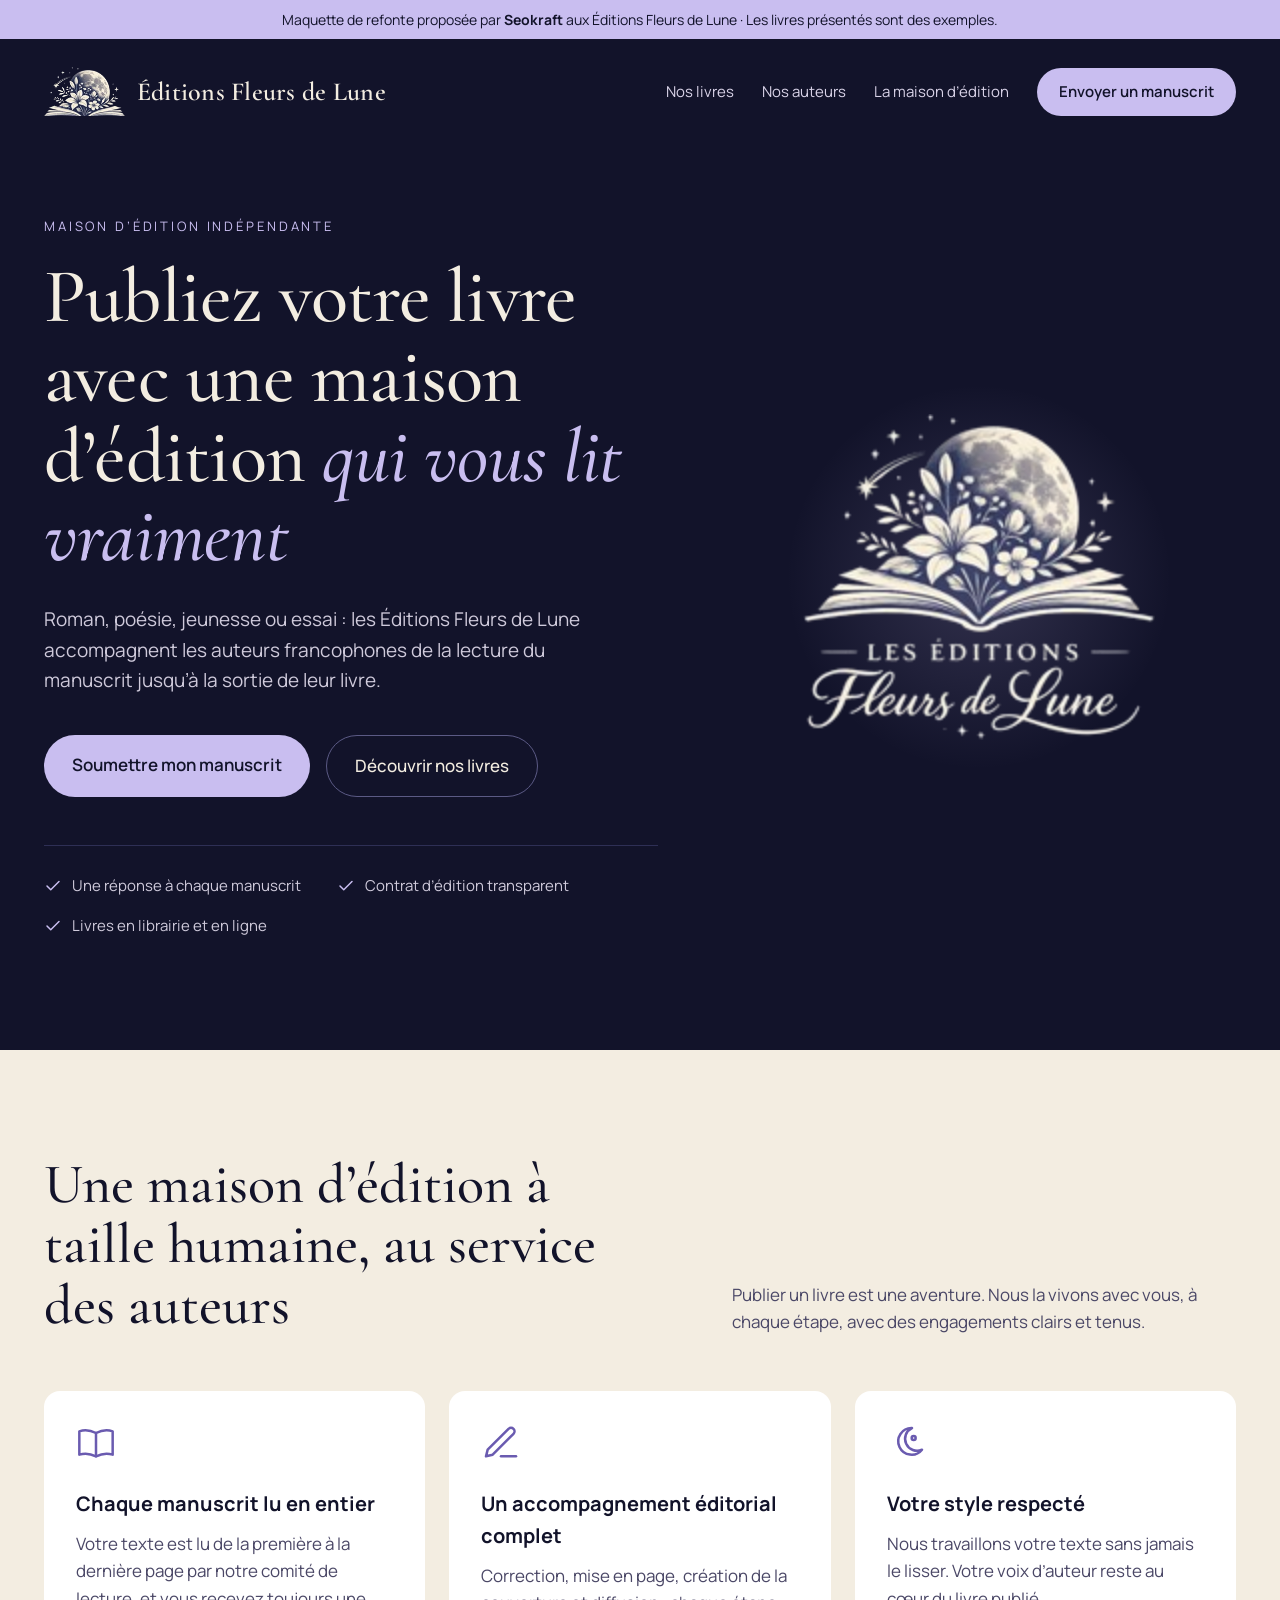
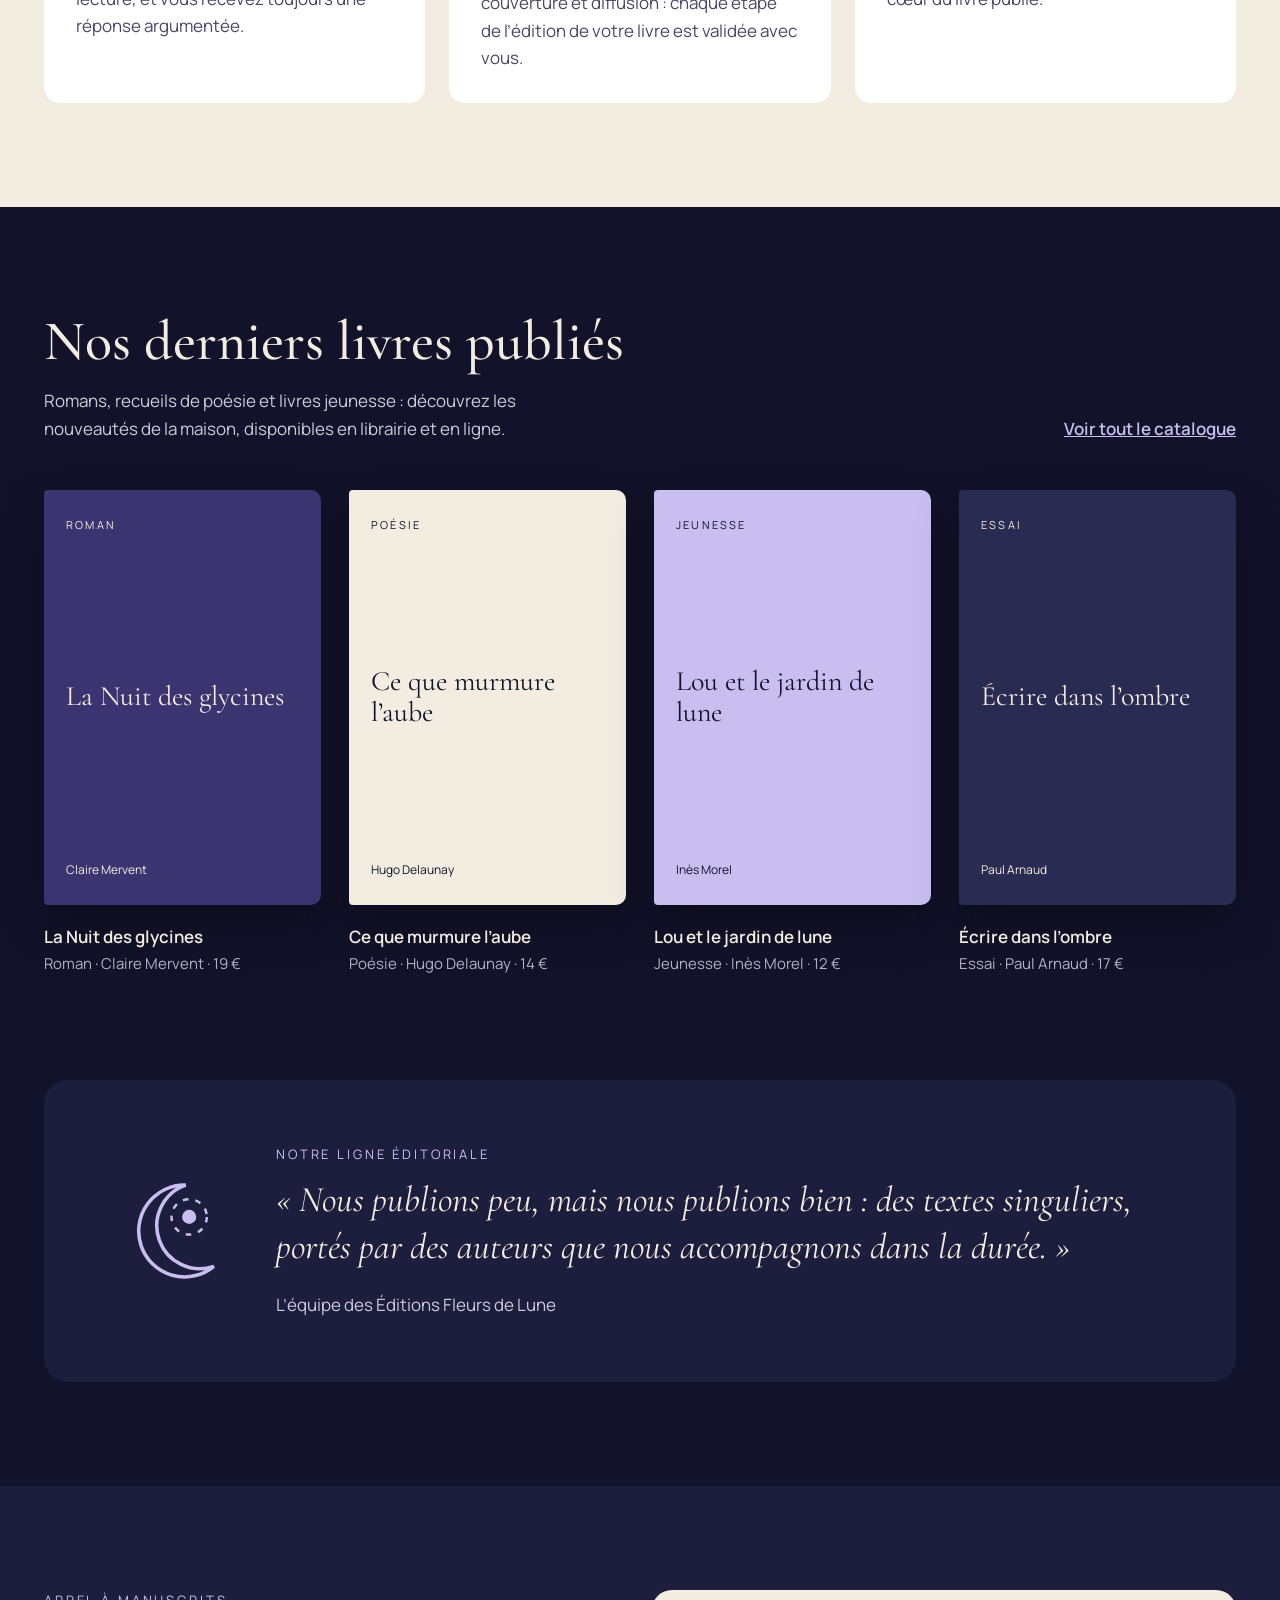
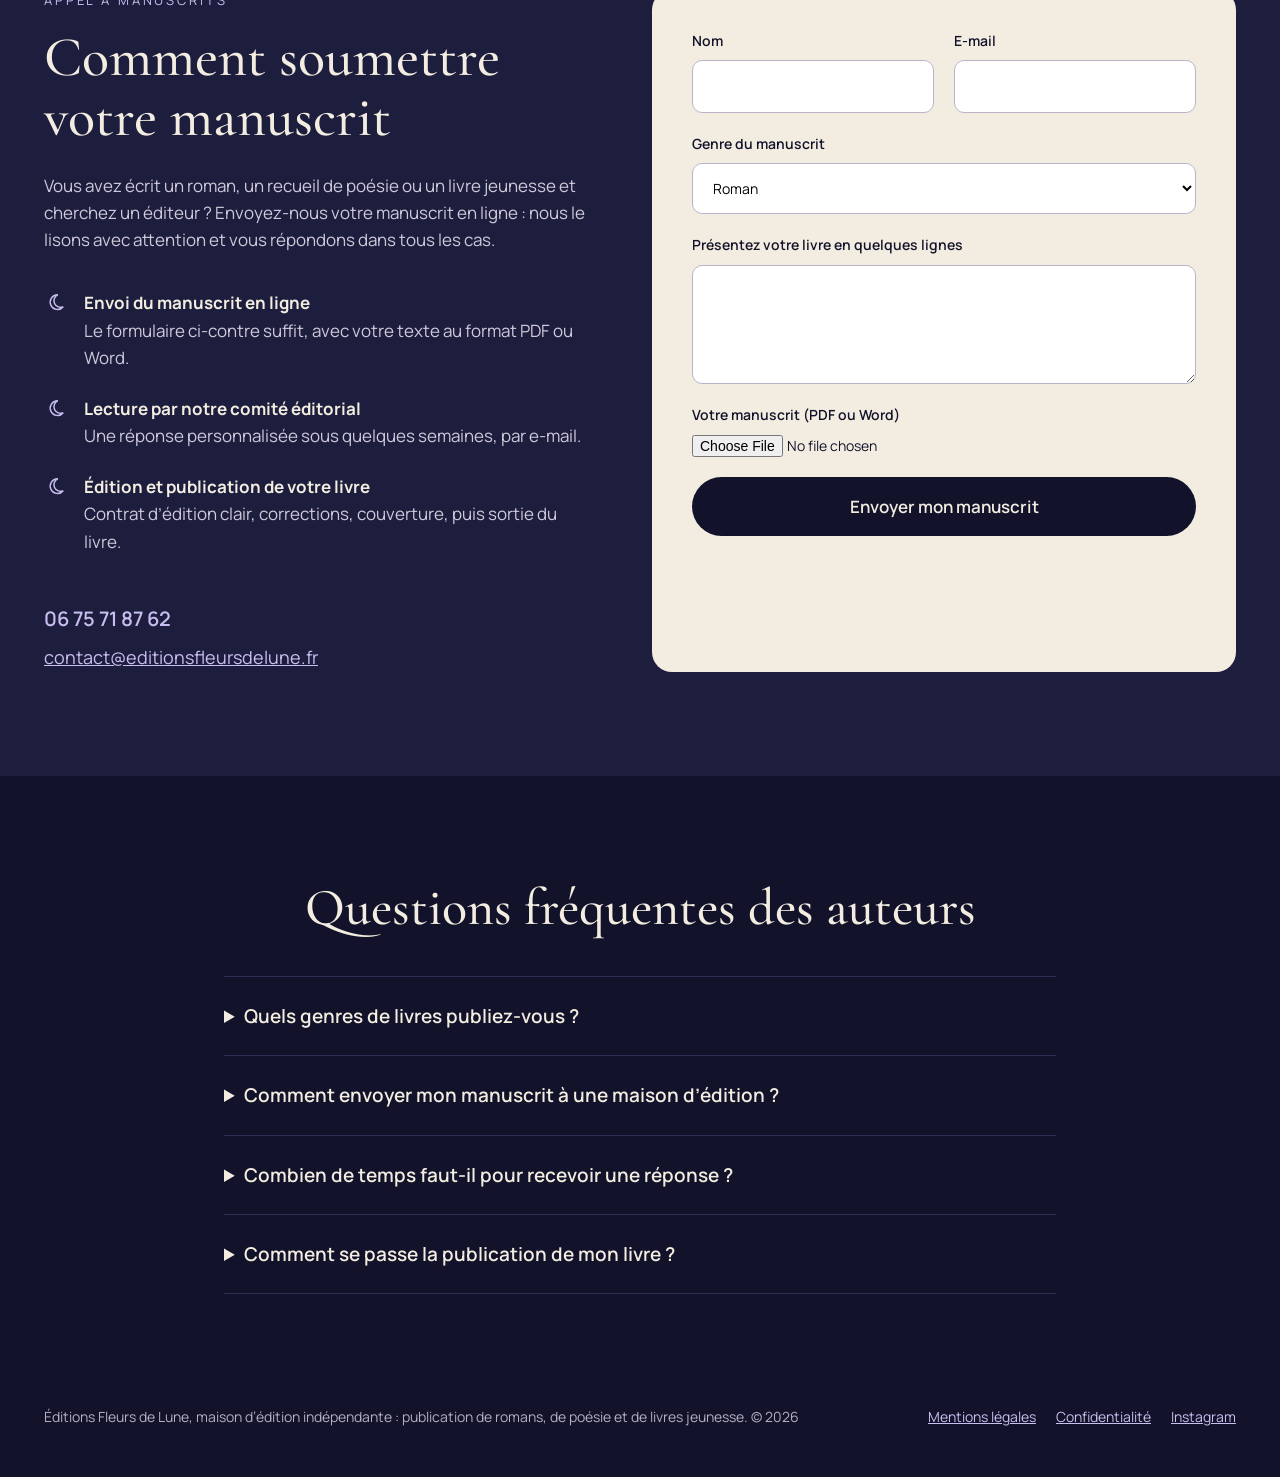
==== index.html @ e5c59485 "Add files via upload" ====
<!doctype html>
<html lang="fr">
<head>
<meta charset="utf-8">
<meta name="viewport" content="width=device-width, initial-scale=1">
<meta name="robots" content="noindex, nofollow">
<meta name="description" content="Maquette de refonte proposée par Seokraft aux Éditions Fleurs de Lune.">
<link rel="preconnect" href="https://fonts.googleapis.com">
<link rel="preconnect" href="https://fonts.gstatic.com" crossorigin>
<link rel="stylesheet" href="https://fonts.googleapis.com/css2?family=Cormorant+Garamond:ital,wght@0,500;0,600;1,500&family=Manrope:wght@400;500;600&display=swap">
<style>html{scroll-behavior:smooth}*{box-sizing:border-box}img,svg{max-width:100%}body{overflow-x:hidden}</style>

<title>Maquette – Éditions Fleurs de Lune · par Seokraft</title>

</head>
<body>
<div style="background:#C9BEF0;color:#12132A;font-family:Manrope,sans-serif;font-size:14px;text-align:center;padding:10px 16px">Maquette de refonte proposée par <strong>Seokraft</strong> aux Éditions Fleurs de Lune · Les livres présentés sont des exemples.</div>





<style>
body{margin:0;background:#12132A}
a{color:#C9BEF0}a:hover{color:#F3EDE1}
</style>

<div style="background: #12132A; color: #F3EDE1; font-family: Manrope, system-ui, sans-serif; font-size: 17px; line-height: 1.6">

<header style="max-width: 1240px; margin: 0 auto; padding: 28px 24px; display: flex; flex-wrap: wrap; align-items: center; justify-content: space-between; gap: 20px">
<a href="#accueil" style="display: flex; align-items: center; gap: 12px; text-decoration: none; color: #F3EDE1">
<img src="logo-embleme.png" alt="" width="80" height="49" style="height:49px;width:auto">
<span style="font-family: 'Cormorant Garamond', serif; font-size: 26px; font-weight: 600; letter-spacing: 0.01em">Éditions Fleurs de Lune</span>
</a>
<nav aria-label="Navigation principale" style="display: flex; flex-wrap: wrap; align-items: center; gap: 28px; font-size: 15px">
<a href="#catalogue" style="color: #D9D3E8; text-decoration: none">Nos livres</a>
<a href="#auteurs" style="color: #D9D3E8; text-decoration: none">Nos auteurs</a>
<a href="#maison" style="color: #D9D3E8; text-decoration: none">La maison d’édition</a>
<a href="#manuscrit" style="background: #C9BEF0; color: #12132A; text-decoration: none; font-weight: 600; padding: 12px 22px; border-radius: 999px">Envoyer un manuscrit</a>
</nav>
</header>

<section id="accueil" style="max-width: 1240px; margin: 0 auto; padding: 72px 24px 112px; display: flex; flex-wrap: wrap; align-items: center; gap: 64px">
<div style="flex: 1 1 520px; min-width: 0">
<p style="margin: 0 0 20px; font-size: 13px; letter-spacing: 0.22em; text-transform: uppercase; color: #C9BEF0">Maison d’édition indépendante</p>
<h1 style="margin: 0; font-family: 'Cormorant Garamond', serif; font-weight: 500; font-size: clamp(44px, 6vw, 78px); line-height: 1.04; letter-spacing: -0.01em">Publiez votre livre avec une maison d’édition <em style="color: #C9BEF0">qui vous lit vraiment</em></h1>
<p style="margin: 28px 0 0; max-width: 540px; font-size: 19px; color: #CFCADB">Roman, poésie, jeunesse ou essai : les Éditions Fleurs de Lune accompagnent les auteurs francophones de la lecture du manuscrit jusqu’à la sortie de leur livre.</p>
<div style="margin-top: 40px; display: flex; flex-wrap: wrap; gap: 16px">
<a href="#manuscrit" style="background: #C9BEF0; color: #12132A; text-decoration: none; font-weight: 600; padding: 16px 28px; border-radius: 999px">Soumettre mon manuscrit</a>
<a href="#catalogue" style="border: 1px solid #5B5A85; color: #F3EDE1; text-decoration: none; font-weight: 500; padding: 16px 28px; border-radius: 999px">Découvrir nos livres</a>
</div>
<div style="margin-top: 48px; padding-top: 28px; border-top: 1px solid #2E2F55; display: flex; flex-wrap: wrap; gap: 16px 36px; font-size: 15px; color: #CFCADB">
<span style="display: flex; align-items: center; gap: 10px"><svg width="18" height="18" viewBox="0 0 24 24" fill="none" stroke="#C9BEF0" stroke-width="2" stroke-linecap="round" stroke-linejoin="round" aria-hidden="true"><path d="M20 6 9 17l-5-5"></path></svg>Une réponse à chaque manuscrit</span>
<span style="display: flex; align-items: center; gap: 10px"><svg width="18" height="18" viewBox="0 0 24 24" fill="none" stroke="#C9BEF0" stroke-width="2" stroke-linecap="round" stroke-linejoin="round" aria-hidden="true"><path d="M20 6 9 17l-5-5"></path></svg>Contrat d’édition transparent</span>
<span style="display: flex; align-items: center; gap: 10px"><svg width="18" height="18" viewBox="0 0 24 24" fill="none" stroke="#C9BEF0" stroke-width="2" stroke-linecap="round" stroke-linejoin="round" aria-hidden="true"><path d="M20 6 9 17l-5-5"></path></svg>Livres en librairie et en ligne</span>
</div>
</div>
<div style="flex: 1 1 420px; min-width: 0; position: relative; height: 480px; overflow: hidden; display: flex; align-items: center; justify-content: center">
<div style="position: absolute; width: 400px; height: 400px; border-radius: 50%; background: radial-gradient(circle, rgba(201,190,240,0.18) 0%, rgba(201,190,240,0) 68%)"></div>
<img src="logo.png" alt="Logo des Éditions Fleurs de Lune" width="352" height="326" style="position: relative; width: min(352px, 90%); height: auto">
</div>
</section>

<section id="maison" style="background: #F3EDE1; color: #12132A">
<div style="max-width: 1240px; margin: 0 auto; padding: 104px 24px">
<div style="display: flex; flex-wrap: wrap; gap: 32px 64px; align-items: flex-end; justify-content: space-between">
<h2 style="margin: 0; flex: 1 1 480px; font-family: 'Cormorant Garamond', serif; font-weight: 500; font-size: clamp(36px, 4.4vw, 56px); line-height: 1.08">Une maison d’édition à taille humaine, au service des auteurs</h2>
<p style="margin: 0; flex: 1 1 360px; color: #4A4766">Publier un livre est une aventure. Nous la vivons avec vous, à chaque étape, avec des engagements clairs et tenus.</p>
</div>
<div style="margin-top: 56px; display: flex; flex-wrap: wrap; gap: 24px">
<div style="flex: 1 1 260px; background: #FFFFFF; border-radius: 16px; padding: 32px">
<svg width="40" height="40" viewBox="0 0 24 24" fill="none" stroke="#6A5BB0" stroke-width="1.5" stroke-linecap="round" stroke-linejoin="round" aria-hidden="true"><path d="M2 5c3-1 6-1 10 1 4-2 7-2 10-1v14c-3-1-6-1-10 1-4-2-7-2-10-1Z"></path><path d="M12 6v14"></path></svg>
<h3 style="margin: 18px 0 10px; font-size: 20px">Chaque manuscrit lu en entier</h3>
<p style="margin: 0; color: #4A4766">Votre texte est lu de la première à la dernière page par notre comité de lecture, et vous recevez toujours une réponse argumentée.</p>
</div>
<div style="flex: 1 1 260px; background: #FFFFFF; border-radius: 16px; padding: 32px">
<svg width="40" height="40" viewBox="0 0 24 24" fill="none" stroke="#6A5BB0" stroke-width="1.5" stroke-linecap="round" stroke-linejoin="round" aria-hidden="true"><path d="M12 20h9"></path><path d="M16.5 3.5a2.1 2.1 0 0 1 3 3L7 19l-4 1 1-4Z"></path></svg>
<h3 style="margin: 18px 0 10px; font-size: 20px">Un accompagnement éditorial complet</h3>
<p style="margin: 0; color: #4A4766">Correction, mise en page, création de la couverture et diffusion : chaque étape de l’édition de votre livre est validée avec vous.</p>
</div>
<div style="flex: 1 1 260px; background: #FFFFFF; border-radius: 16px; padding: 32px">
<svg width="40" height="40" viewBox="0 0 24 24" fill="none" stroke="#6A5BB0" stroke-width="1.5" stroke-linecap="round" stroke-linejoin="round" aria-hidden="true"><path d="M15 3a8 8 0 1 0 6 13A7 7 0 0 1 15 3Z"></path><circle cx="16" cy="9" r="1.2"></circle></svg>
<h3 style="margin: 18px 0 10px; font-size: 20px">Votre style respecté</h3>
<p style="margin: 0; color: #4A4766">Nous travaillons votre texte sans jamais le lisser. Votre voix d’auteur reste au cœur du livre publié.</p>
</div>
</div>
</div>
</section>

<section id="catalogue" style="max-width: 1240px; margin: 0 auto; padding: 104px 24px">
<div style="display: flex; flex-wrap: wrap; gap: 20px; align-items: flex-end; justify-content: space-between">
<div style="flex: 1 1 520px; min-width: 0">
<h2 style="margin: 0; font-family: 'Cormorant Garamond', serif; font-weight: 500; font-size: clamp(36px, 4.4vw, 56px); line-height: 1.08">Nos derniers livres publiés</h2>
<p style="margin: 16px 0 0; max-width: 560px; color: #CFCADB">Romans, recueils de poésie et livres jeunesse : découvrez les nouveautés de la maison, disponibles en librairie et en ligne.</p>
</div>
<a href="#catalogue" style="font-weight: 600">Voir tout le catalogue</a>
</div>
<div style="margin-top: 48px; display: flex; flex-wrap: wrap; gap: 28px">

<div style="flex: 1 1 230px; min-width: 0">
<div style="aspect-ratio: 2 / 3; border-radius: 4px 10px 10px 4px; background: #3B3470; color: #F3EDE1; padding: 26px 22px; box-sizing: border-box; display: flex; flex-direction: column; justify-content: space-between; box-shadow: 0 20px 40px rgba(0,0,0,0.35)">
<span style="font-size: 11px; letter-spacing: 0.2em; text-transform: uppercase">Roman</span>
<span style="font-family: 'Cormorant Garamond', serif; font-size: 28px; line-height: 1.1">La Nuit des glycines</span>
<span style="font-size: 12px">Claire Mervent</span>
</div>
<p style="margin: 18px 0 2px; font-weight: 600">La Nuit des glycines</p>
<p style="margin: 0; font-size: 15px; color: #B4AFC4">Roman · Claire Mervent · 19 €</p>
</div>

<div style="flex: 1 1 230px; min-width: 0">
<div style="aspect-ratio: 2 / 3; border-radius: 4px 10px 10px 4px; background: #F3EDE1; color: #12132A; padding: 26px 22px; box-sizing: border-box; display: flex; flex-direction: column; justify-content: space-between; box-shadow: 0 20px 40px rgba(0,0,0,0.35)">
<span style="font-size: 11px; letter-spacing: 0.2em; text-transform: uppercase">Poésie</span>
<span style="font-family: 'Cormorant Garamond', serif; font-size: 28px; line-height: 1.1">Ce que murmure l’aube</span>
<span style="font-size: 12px">Hugo Delaunay</span>
</div>
<p style="margin: 18px 0 2px; font-weight: 600">Ce que murmure l’aube</p>
<p style="margin: 0; font-size: 15px; color: #B4AFC4">Poésie · Hugo Delaunay · 14 €</p>
</div>

<div style="flex: 1 1 230px; min-width: 0">
<div style="aspect-ratio: 2 / 3; border-radius: 4px 10px 10px 4px; background: #C9BEF0; color: #12132A; padding: 26px 22px; box-sizing: border-box; display: flex; flex-direction: column; justify-content: space-between; box-shadow: 0 20px 40px rgba(0,0,0,0.35)">
<span style="font-size: 11px; letter-spacing: 0.2em; text-transform: uppercase">Jeunesse</span>
<span style="font-family: 'Cormorant Garamond', serif; font-size: 28px; line-height: 1.1">Lou et le jardin de lune</span>
<span style="font-size: 12px">Inès Morel</span>
</div>
<p style="margin: 18px 0 2px; font-weight: 600">Lou et le jardin de lune</p>
<p style="margin: 0; font-size: 15px; color: #B4AFC4">Jeunesse · Inès Morel · 12 €</p>
</div>

<div style="flex: 1 1 230px; min-width: 0">
<div style="aspect-ratio: 2 / 3; border-radius: 4px 10px 10px 4px; background: #2A2B52; color: #F3EDE1; padding: 26px 22px; box-sizing: border-box; display: flex; flex-direction: column; justify-content: space-between; box-shadow: 0 20px 40px rgba(0,0,0,0.35)">
<span style="font-size: 11px; letter-spacing: 0.2em; text-transform: uppercase">Essai</span>
<span style="font-family: 'Cormorant Garamond', serif; font-size: 28px; line-height: 1.1">Écrire dans l’ombre</span>
<span style="font-size: 12px">Paul Arnaud</span>
</div>
<p style="margin: 18px 0 2px; font-weight: 600">Écrire dans l’ombre</p>
<p style="margin: 0; font-size: 15px; color: #B4AFC4">Essai · Paul Arnaud · 17 €</p>
</div>

</div>
</section>

<section id="auteurs" style="max-width: 1240px; margin: 0 auto; padding: 0 24px 104px">
<div style="background: #1D1E3D; border-radius: 24px; padding: 64px clamp(24px, 5vw, 72px); display: flex; flex-wrap: wrap; gap: 48px; align-items: center">
<svg width="120" height="120" viewBox="0 0 34 34" fill="none" aria-hidden="true" style="flex: 0 0 auto"><path d="M22 4a13 13 0 1 0 8 23A11 11 0 0 1 22 4Z" stroke="#C9BEF0" stroke-width="1"></path><circle cx="23" cy="13" r="2" fill="#C9BEF0"></circle><circle cx="23" cy="13" r="5" stroke="#C9BEF0" stroke-width="0.7" stroke-dasharray="1.6 2"></circle></svg>
<div style="flex: 1 1 480px; min-width: 0">
<p style="margin: 0 0 12px; font-size: 13px; letter-spacing: 0.22em; text-transform: uppercase; color: #C9BEF0">Notre ligne éditoriale</p>
<p style="margin: 0; font-family: 'Cormorant Garamond', serif; font-style: italic; font-size: clamp(26px, 3vw, 36px); line-height: 1.3">« Nous publions peu, mais nous publions bien : des textes singuliers, portés par des auteurs que nous accompagnons dans la durée. »</p>
<p style="margin: 20px 0 0; color: #CFCADB">L’équipe des Éditions Fleurs de Lune</p>
</div>
</div>
</section>

<section id="manuscrit" style="background: #1D1E3D">
<div style="max-width: 1240px; margin: 0 auto; padding: 104px 24px; display: flex; flex-wrap: wrap; gap: 64px">
<div style="flex: 1 1 420px; min-width: 0">
<p style="margin: 0 0 16px; font-size: 13px; letter-spacing: 0.22em; text-transform: uppercase; color: #C9BEF0">Appel à manuscrits</p>
<h2 style="margin: 0; font-family: 'Cormorant Garamond', serif; font-weight: 500; font-size: clamp(36px, 4.4vw, 56px); line-height: 1.08">Comment soumettre votre manuscrit</h2>
<p style="margin: 24px 0 0; color: #CFCADB">Vous avez écrit un roman, un recueil de poésie ou un livre jeunesse et cherchez un éditeur ? Envoyez-nous votre manuscrit en ligne : nous le lisons avec attention et vous répondons dans tous les cas.</p>
<ul style="margin: 36px 0 0; padding: 0; list-style: none; display: flex; flex-direction: column; gap: 24px">
<li style="display: flex; gap: 18px"><svg width="22" height="22" viewBox="0 0 24 24" fill="none" stroke="#C9BEF0" stroke-width="1.6" aria-hidden="true" style="flex: 0 0 22px; margin-top: 3px"><path d="M15 3a8 8 0 1 0 6 13A7 7 0 0 1 15 3Z"></path></svg><span><strong>Envoi du manuscrit en ligne</strong><br><span style="color: #CFCADB">Le formulaire ci-contre suffit, avec votre texte au format PDF ou Word.</span></span></li>
<li style="display: flex; gap: 18px"><svg width="22" height="22" viewBox="0 0 24 24" fill="none" stroke="#C9BEF0" stroke-width="1.6" aria-hidden="true" style="flex: 0 0 22px; margin-top: 3px"><path d="M15 3a8 8 0 1 0 6 13A7 7 0 0 1 15 3Z"></path></svg><span><strong>Lecture par notre comité éditorial</strong><br><span style="color: #CFCADB">Une réponse personnalisée sous quelques semaines, par e-mail.</span></span></li>
<li style="display: flex; gap: 18px"><svg width="22" height="22" viewBox="0 0 24 24" fill="none" stroke="#C9BEF0" stroke-width="1.6" aria-hidden="true" style="flex: 0 0 22px; margin-top: 3px"><path d="M15 3a8 8 0 1 0 6 13A7 7 0 0 1 15 3Z"></path></svg><span><strong>Édition et publication de votre livre</strong><br><span style="color: #CFCADB">Contrat d’édition clair, corrections, couverture, puis sortie du livre.</span></span></li>
</ul>
<div style="margin-top: 48px; display: flex; flex-direction: column; gap: 8px">
<a href="tel:+33675718762" style="font-size: 20px; font-weight: 600; text-decoration: none">06 75 71 87 62</a>
<a href="mailto:contact@editionsfleursdelune.fr" style="font-size: 18px">contact@editionsfleursdelune.fr</a>
</div>
</div>
<form style="flex: 1 1 460px; min-width: 0; background: #F3EDE1; color: #12132A; border-radius: 20px; padding: 40px; display: flex; flex-direction: column; gap: 20px" aria-label="Formulaire d’envoi de manuscrit">
<div style="display: flex; flex-wrap: wrap; gap: 20px">
<label style="flex: 1 1 200px; display: flex; flex-direction: column; gap: 8px; font-size: 14px; font-weight: 600">Nom<input type="text" style="font: inherit; font-weight: 400; padding: 14px 16px; border: 1px solid #B9B3C9; border-radius: 10px; background: #FFFFFF"></label>
<label style="flex: 1 1 200px; display: flex; flex-direction: column; gap: 8px; font-size: 14px; font-weight: 600">E-mail<input type="email" style="font: inherit; font-weight: 400; padding: 14px 16px; border: 1px solid #B9B3C9; border-radius: 10px; background: #FFFFFF"></label>
</div>
<label style="display: flex; flex-direction: column; gap: 8px; font-size: 14px; font-weight: 600">Genre du manuscrit<select style="font: inherit; font-weight: 400; padding: 14px 16px; border: 1px solid #B9B3C9; border-radius: 10px; background: #FFFFFF"><option>Roman</option><option>Poésie</option><option>Jeunesse</option><option>Essai</option></select></label>
<label style="display: flex; flex-direction: column; gap: 8px; font-size: 14px; font-weight: 600">Présentez votre livre en quelques lignes<textarea rows="4" style="font: inherit; font-weight: 400; padding: 14px 16px; border: 1px solid #B9B3C9; border-radius: 10px; background: #FFFFFF; resize: vertical"></textarea></label>
<label style="display: flex; flex-direction: column; gap: 8px; font-size: 14px; font-weight: 600">Votre manuscrit (PDF ou Word)<input type="file" style="font: inherit; font-weight: 400; font-size: 14px"></label>
<button type="button" style="font: inherit; font-weight: 600; background: #12132A; color: #F3EDE1; border: 0; border-radius: 999px; padding: 16px 28px; cursor: pointer; min-height: 52px">Envoyer mon manuscrit</button>
</form>
</div>
</section>

<section id="faq" style="max-width: 880px; margin: 0 auto; padding: 104px 24px 64px">
<h2 style="margin: 0 0 40px; font-family: 'Cormorant Garamond', serif; font-weight: 500; font-size: clamp(36px, 4.4vw, 52px); line-height: 1.08; text-align: center">Questions fréquentes des auteurs</h2>
<div style="display: flex; flex-direction: column; border-top: 1px solid #2E2F55">
<details style="border-bottom: 1px solid #2E2F55; padding: 24px 0"><summary style="cursor: pointer; font-size: 19px; font-weight: 600">Quels genres de livres publiez-vous ?</summary><p style="margin: 14px 0 0; color: #CFCADB">Nous publions des romans, des recueils de poésie, des livres jeunesse et des essais, écrits en français.</p></details>
<details style="border-bottom: 1px solid #2E2F55; padding: 24px 0"><summary style="cursor: pointer; font-size: 19px; font-weight: 600">Comment envoyer mon manuscrit à une maison d’édition ?</summary><p style="margin: 14px 0 0; color: #CFCADB">Remplissez notre formulaire en ligne et joignez votre manuscrit complet au format PDF ou Word, avec un court résumé de votre livre.</p></details>
<details style="border-bottom: 1px solid #2E2F55; padding: 24px 0"><summary style="cursor: pointer; font-size: 19px; font-weight: 600">Combien de temps faut-il pour recevoir une réponse ?</summary><p style="margin: 14px 0 0; color: #CFCADB">Notre comité de lecture lit chaque texte en entier. Vous recevez une réponse personnalisée par e-mail, que votre manuscrit soit retenu ou non.</p></details>
<details style="border-bottom: 1px solid #2E2F55; padding: 24px 0"><summary style="cursor: pointer; font-size: 19px; font-weight: 600">Comment se passe la publication de mon livre ?</summary><p style="margin: 14px 0 0; color: #CFCADB">Après la signature d’un contrat d’édition clair, nous travaillons ensemble la correction, la mise en page et la couverture, jusqu’à la sortie du livre.</p></details>
</div>
</section>

<footer style="max-width: 1240px; margin: 0 auto; padding: 48px 24px; display: flex; flex-wrap: wrap; gap: 24px; justify-content: space-between; font-size: 14px; color: #B4AFC4">
<span style="flex: 1 1 520px; min-width: 0">Éditions Fleurs de Lune, maison d’édition indépendante : publication de romans, de poésie et de livres jeunesse. © 2026</span>
<span style="display: flex; flex-wrap: wrap; gap: 20px"><a href="#accueil">Mentions légales</a><a href="#accueil">Confidentialité</a><a href="#accueil">Instagram</a></span>
</footer>

</div>


</body>
</html>
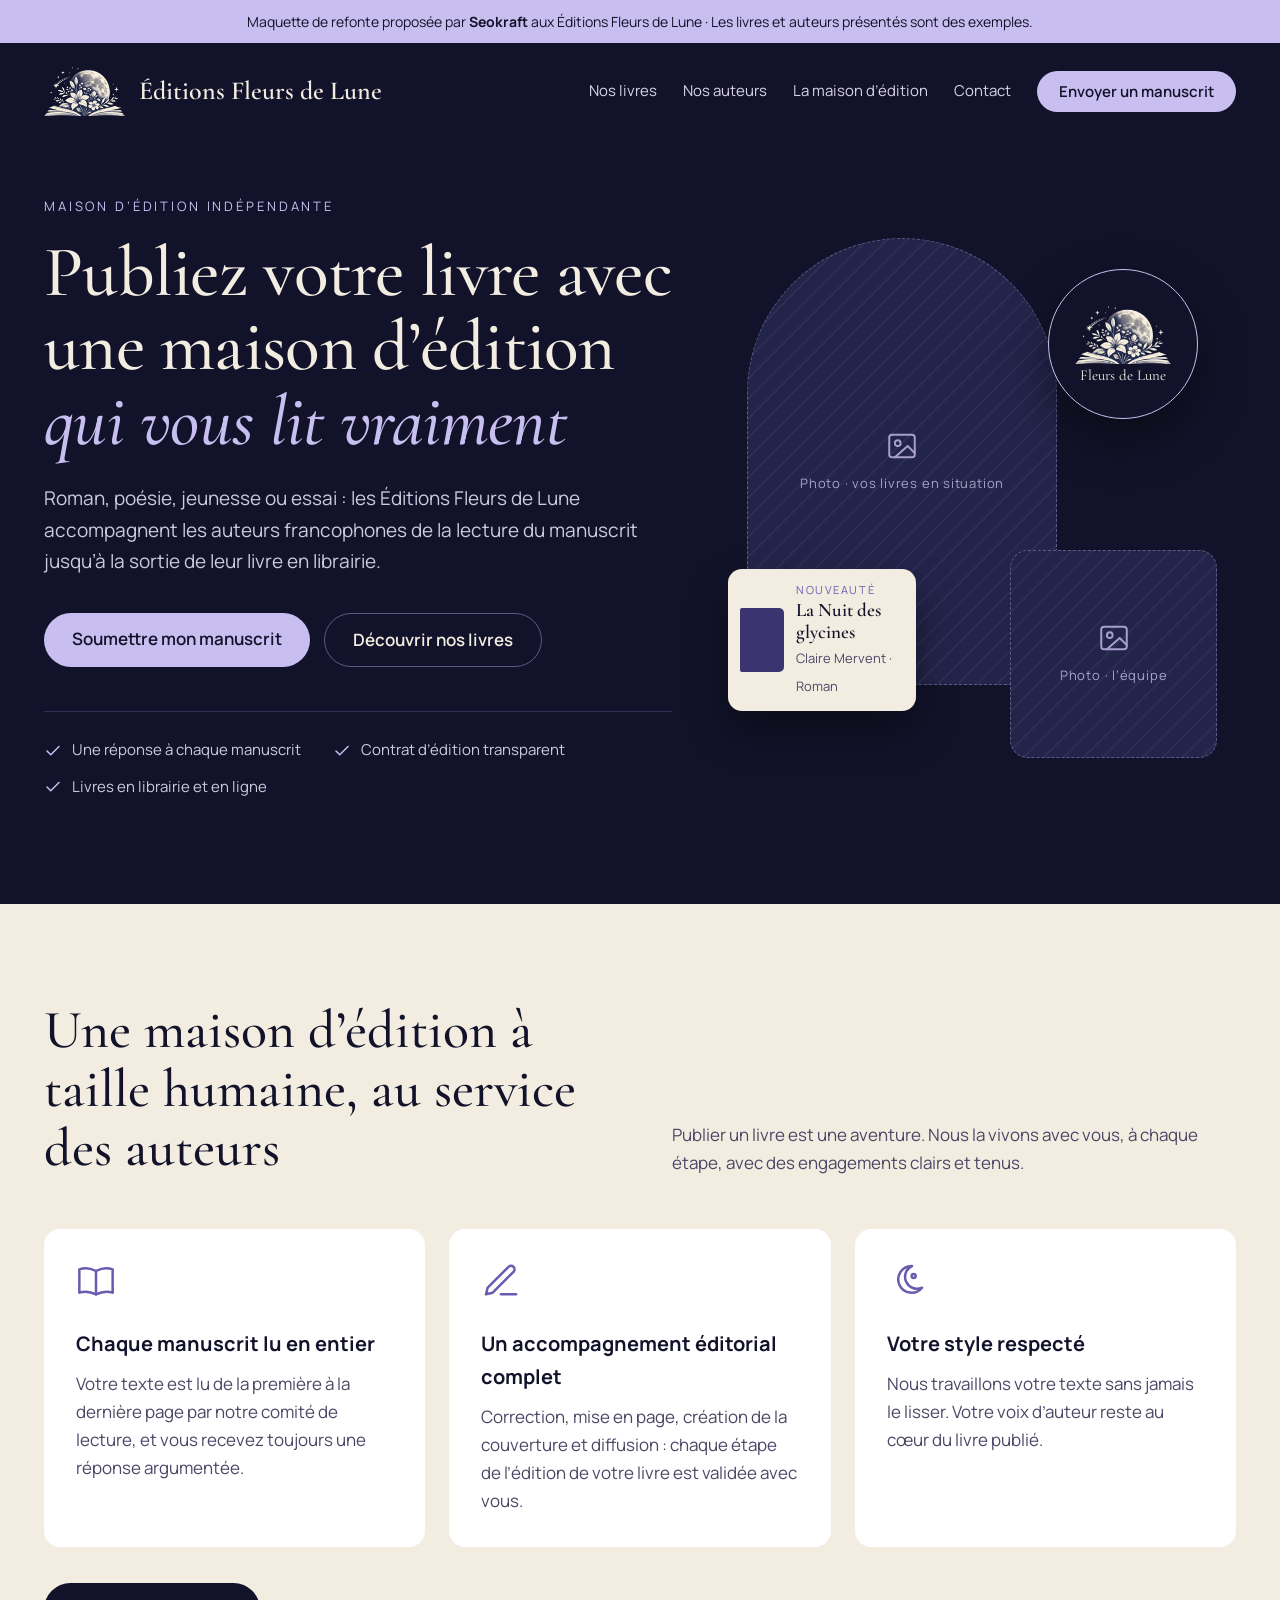
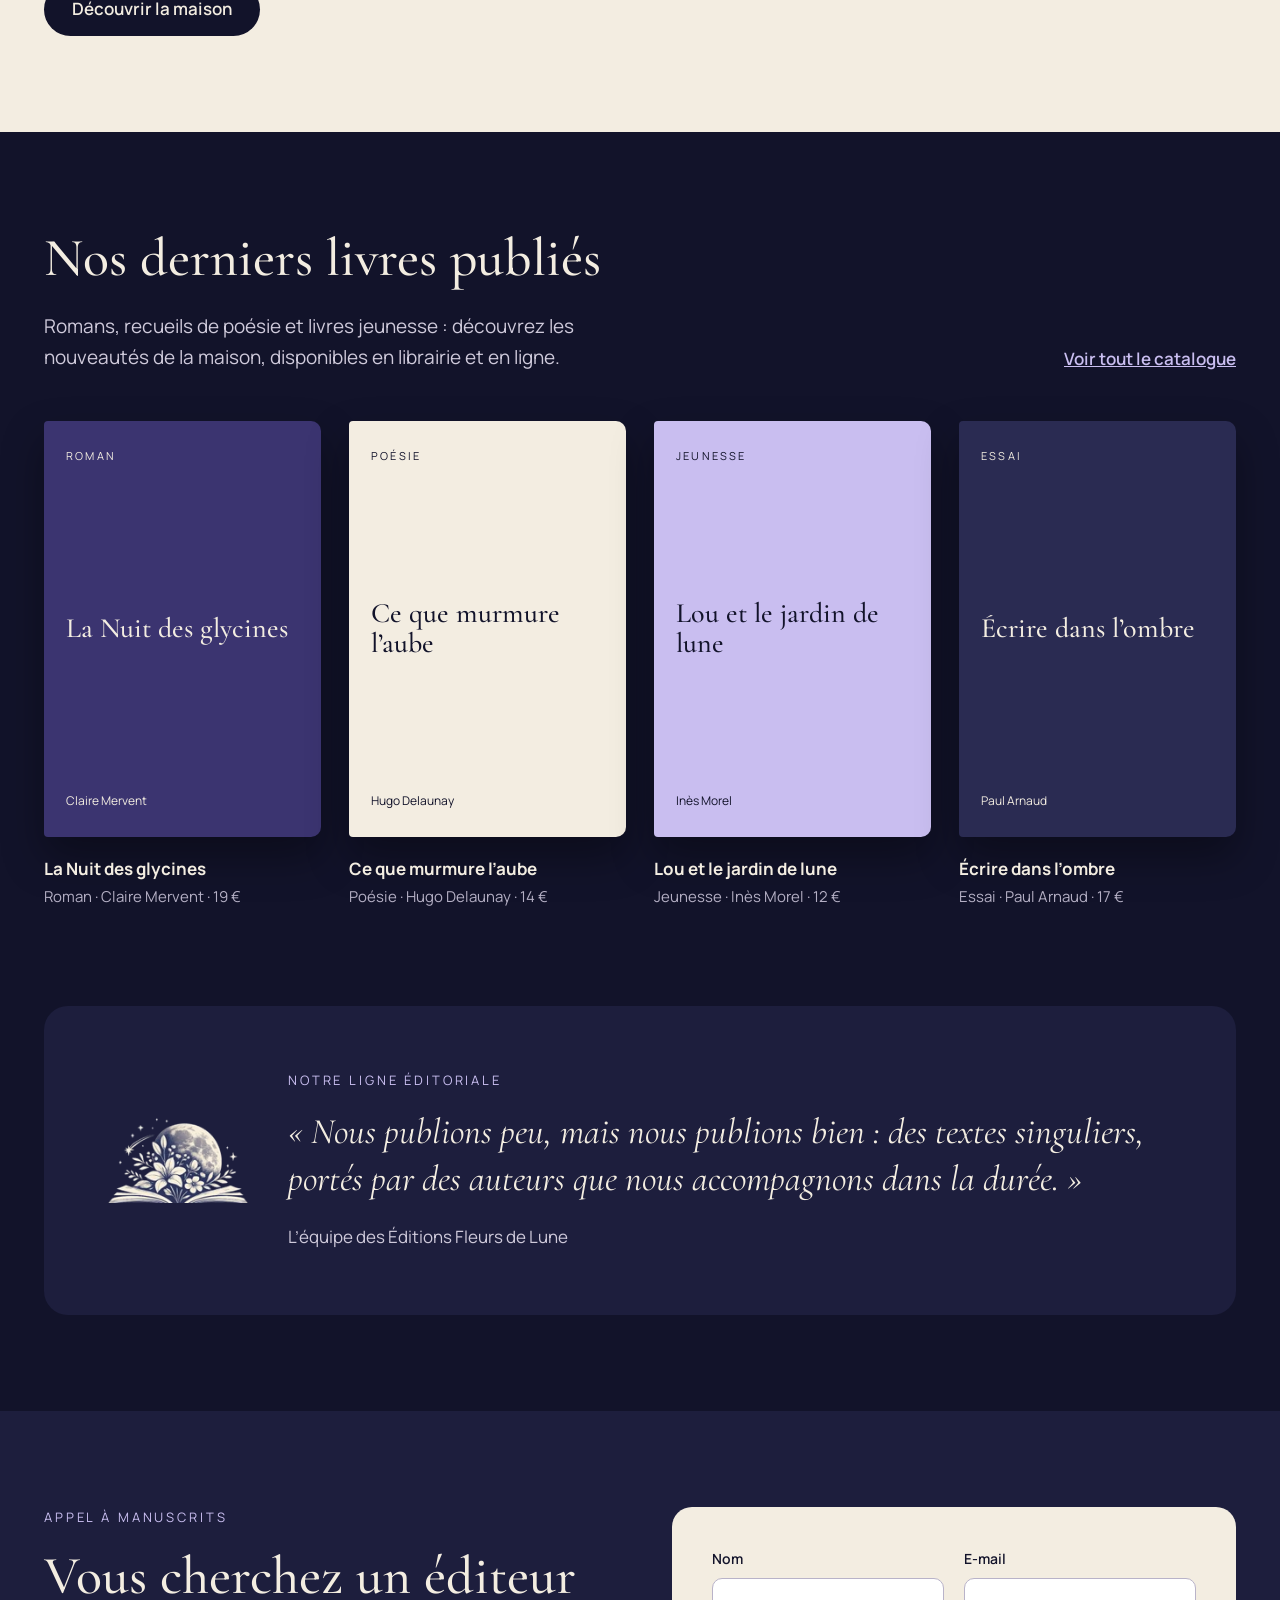
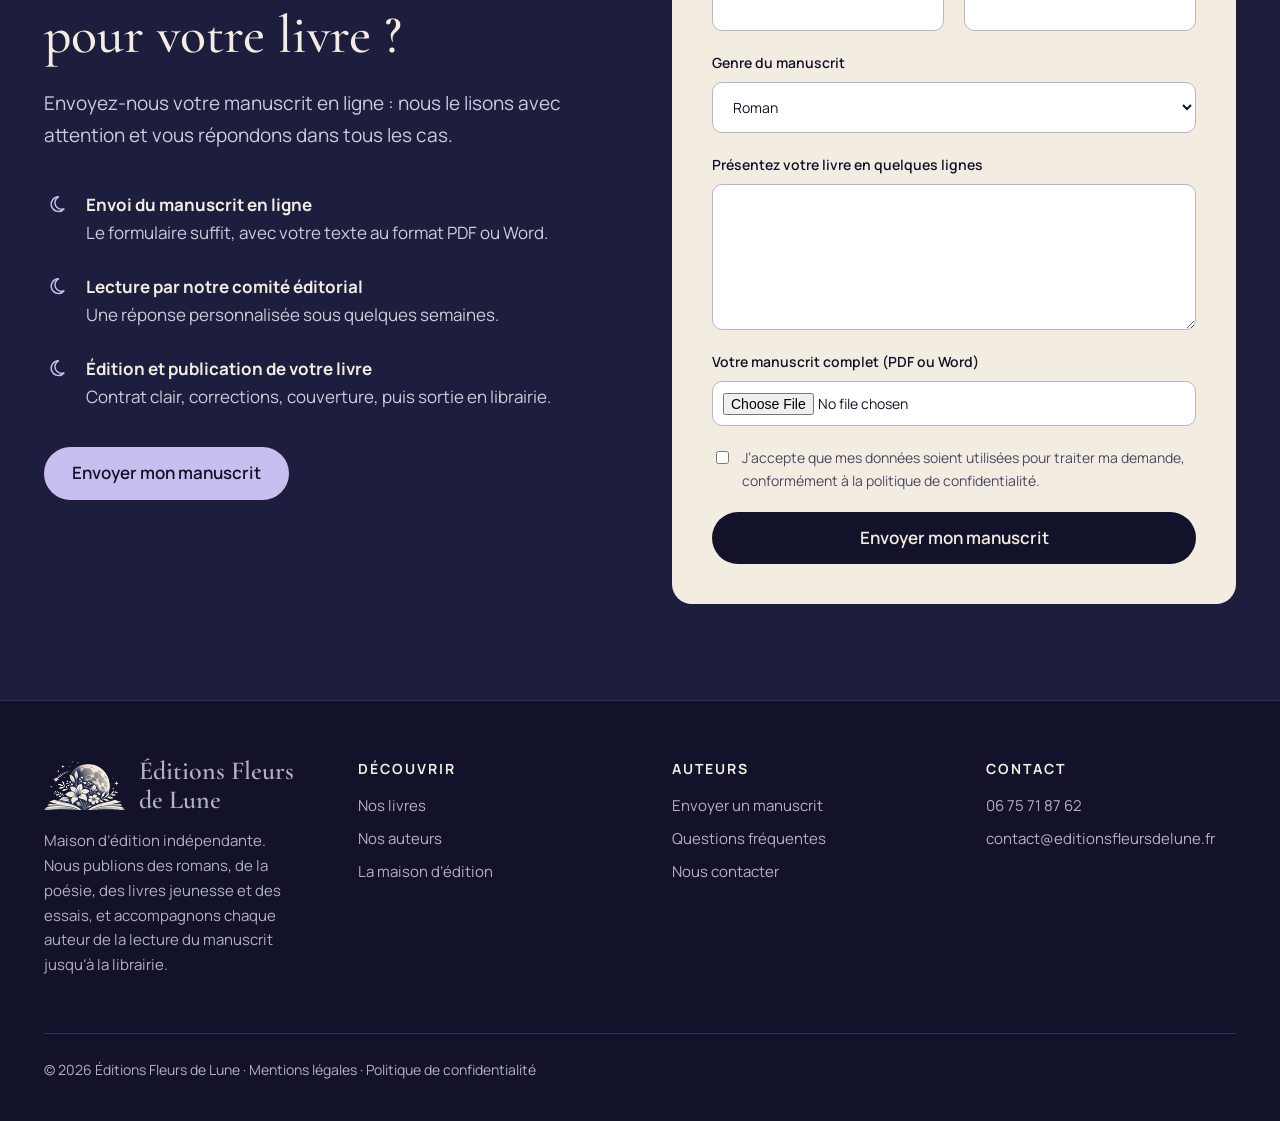
==== commit 1a90a3d1: "Add files via upload" ====
--- a/index.html
+++ b/index.html
@@ -3,200 +3,92 @@
 <head>
 <meta charset="utf-8">
 <meta name="viewport" content="width=device-width, initial-scale=1">
+<title>Éditions Fleurs de Lune – Maison d’édition indépendante, publiez votre livre</title>
+<meta name="description" content="Maison d’édition indépendante : romans, poésie, jeunesse et essais. Envoyez votre manuscrit en ligne, réponse personnalisée garantie.">
 <meta name="robots" content="noindex, nofollow">
-<meta name="description" content="Maquette de refonte proposée par Seokraft aux Éditions Fleurs de Lune.">
+<meta property="og:title" content="Éditions Fleurs de Lune – Maison d’édition indépendante, publiez votre livre">
+<meta property="og:description" content="Maison d’édition indépendante : romans, poésie, jeunesse et essais. Envoyez votre manuscrit en ligne, réponse personnalisée garantie.">
+<link rel="icon" href="logo-embleme.png">
 <link rel="preconnect" href="https://fonts.googleapis.com">
 <link rel="preconnect" href="https://fonts.gstatic.com" crossorigin>
 <link rel="stylesheet" href="https://fonts.googleapis.com/css2?family=Cormorant+Garamond:ital,wght@0,500;0,600;1,500&family=Manrope:wght@400;500;600&display=swap">
-<style>html{scroll-behavior:smooth}*{box-sizing:border-box}img,svg{max-width:100%}body{overflow-x:hidden}</style>
-
-<title>Maquette – Éditions Fleurs de Lune · par Seokraft</title>
-
+<link rel="stylesheet" href="styles.css">
 </head>
 <body>
-<div style="background:#C9BEF0;color:#12132A;font-family:Manrope,sans-serif;font-size:14px;text-align:center;padding:10px 16px">Maquette de refonte proposée par <strong>Seokraft</strong> aux Éditions Fleurs de Lune · Les livres présentés sont des exemples.</div>
+<div class="banner">Maquette de refonte proposée par <strong>Seokraft</strong> aux Éditions Fleurs de Lune · Les livres et auteurs présentés sont des exemples.</div>
+<header class="site-header"><div class="wrap">
+<a class="logo" href="index.html"><img src="logo-embleme.png" alt="" width="80" height="49"><span>Éditions Fleurs de Lune</span></a>
+<nav class="nav" aria-label="Navigation principale"><a href="nos-livres.html">Nos livres</a><a href="nos-auteurs.html">Nos auteurs</a><a href="la-maison.html">La maison d’édition</a><a href="contact.html">Contact</a><a class="btn btn-primary" href="soumettre-un-manuscrit.html">Envoyer un manuscrit</a></nav>
+</div></header>
+<main>
+<section class="hero"><div class="wrap">
+<div class="hero-text">
+<p class="kicker">Maison d’édition indépendante</p>
+<h1 class="serif h1">Publiez votre livre avec une maison d’édition <em>qui vous lit vraiment</em></h1>
+<p class="lead">Roman, poésie, jeunesse ou essai : les Éditions Fleurs de Lune accompagnent les auteurs francophones de la lecture du manuscrit jusqu’à la sortie de leur livre en librairie.</p>
+<div class="actions"><a class="btn btn-primary" href="soumettre-un-manuscrit.html">Soumettre mon manuscrit</a><a class="btn btn-ghost" href="nos-livres.html">Découvrir nos livres</a></div>
+<div class="trust"><span><svg width="18" height="18" viewBox="0 0 24 24" fill="none" stroke="#C9BEF0" stroke-width="2" stroke-linecap="round" stroke-linejoin="round" aria-hidden="true"><path d="M20 6 9 17l-5-5"></path></svg>Une réponse à chaque manuscrit</span><span><svg width="18" height="18" viewBox="0 0 24 24" fill="none" stroke="#C9BEF0" stroke-width="2" stroke-linecap="round" stroke-linejoin="round" aria-hidden="true"><path d="M20 6 9 17l-5-5"></path></svg>Contrat d’édition transparent</span><span><svg width="18" height="18" viewBox="0 0 24 24" fill="none" stroke="#C9BEF0" stroke-width="2" stroke-linecap="round" stroke-linejoin="round" aria-hidden="true"><path d="M20 6 9 17l-5-5"></path></svg>Livres en librairie et en ligne</span></div>
+</div>
+<div class="hero-art"><div class="comp" aria-hidden="true">
+<div class="ph ph-arch"><svg width="34" height="34" viewBox="0 0 24 24" fill="none" stroke="#C9BEF0" stroke-width="1.4" stroke-linecap="round" stroke-linejoin="round" aria-hidden="true"><rect x="3" y="4" width="18" height="16" rx="2"></rect><circle cx="9" cy="10" r="2"></circle><path d="m21 17-5-5-9 8"></path></svg><span>Photo · vos livres en situation</span></div>
+<div class="ph ph-small"><svg width="34" height="34" viewBox="0 0 24 24" fill="none" stroke="#C9BEF0" stroke-width="1.4" stroke-linecap="round" stroke-linejoin="round" aria-hidden="true"><rect x="3" y="4" width="18" height="16" rx="2"></rect><circle cx="9" cy="10" r="2"></circle><path d="m21 17-5-5-9 8"></path></svg><span>Photo · l’équipe</span></div>
+<div class="badge"><img src="logo-embleme.png" alt=""><span>Fleurs de Lune</span></div>
+<div class="float-card"><div class="mini"></div><div><small>Nouveauté</small><strong>La Nuit des glycines</strong><span>Claire Mervent · Roman</span></div></div>
+</div></div>
+</div></section>
 
+<section class="section cream"><div class="wrap">
+<div class="row" style="align-items:flex-end"><h2 class="serif h2">Une maison d’édition à taille humaine, au service des auteurs</h2><p style="margin:0">Publier un livre est une aventure. Nous la vivons avec vous, à chaque étape, avec des engagements clairs et tenus.</p></div>
+<div class="cards">
+<div class="card"><svg width="40" height="40" viewBox="0 0 24 24" fill="none" stroke="#6A5BB0" stroke-width="1.5" stroke-linecap="round" stroke-linejoin="round" aria-hidden="true"><path d="M2 5c3-1 6-1 10 1 4-2 7-2 10-1v14c-3-1-6-1-10 1-4-2-7-2-10-1Z"></path><path d="M12 6v14"></path></svg><h3>Chaque manuscrit lu en entier</h3><p>Votre texte est lu de la première à la dernière page par notre comité de lecture, et vous recevez toujours une réponse argumentée.</p></div>
+<div class="card"><svg width="40" height="40" viewBox="0 0 24 24" fill="none" stroke="#6A5BB0" stroke-width="1.5" stroke-linecap="round" stroke-linejoin="round" aria-hidden="true"><path d="M12 20h9"></path><path d="M16.5 3.5a2.1 2.1 0 0 1 3 3L7 19l-4 1 1-4Z"></path></svg><h3>Un accompagnement éditorial complet</h3><p>Correction, mise en page, création de la couverture et diffusion : chaque étape de l’édition de votre livre est validée avec vous.</p></div>
+<div class="card"><svg width="40" height="40" viewBox="0 0 24 24" fill="none" stroke="#6A5BB0" stroke-width="1.5" stroke-linecap="round" stroke-linejoin="round" aria-hidden="true"><path d="M15 3a8 8 0 1 0 6 13A7 7 0 0 1 15 3Z"></path><circle cx="16" cy="9" r="1.2"></circle></svg><h3>Votre style respecté</h3><p>Nous travaillons votre texte sans jamais le lisser. Votre voix d’auteur reste au cœur du livre publié.</p></div>
+</div>
+<div class="actions"><a class="btn btn-dark" href="la-maison.html">Découvrir la maison</a></div>
+</div></section>
 
+<section class="section"><div class="wrap">
+<div class="row" style="align-items:flex-end"><div><h2 class="serif h2">Nos derniers livres publiés</h2><p class="lead">Romans, recueils de poésie et livres jeunesse : découvrez les nouveautés de la maison, disponibles en librairie et en ligne.</p></div><p style="flex:0 1 auto;margin:0"><a href="nos-livres.html" style="font-weight:600">Voir tout le catalogue</a></p></div>
+<div class="books"><article class="book"><div class="cover c1"><small>Roman</small><strong>La Nuit des glycines</strong><span>Claire Mervent</span></div>
+<h3>La Nuit des glycines</h3><p class="meta">Roman · Claire Mervent · 19 €</p></article><article class="book"><div class="cover c2"><small>Poésie</small><strong>Ce que murmure l’aube</strong><span>Hugo Delaunay</span></div>
+<h3>Ce que murmure l’aube</h3><p class="meta">Poésie · Hugo Delaunay · 14 €</p></article><article class="book"><div class="cover c3"><small>Jeunesse</small><strong>Lou et le jardin de lune</strong><span>Inès Morel</span></div>
+<h3>Lou et le jardin de lune</h3><p class="meta">Jeunesse · Inès Morel · 12 €</p></article><article class="book"><div class="cover c4"><small>Essai</small><strong>Écrire dans l’ombre</strong><span>Paul Arnaud</span></div>
+<h3>Écrire dans l’ombre</h3><p class="meta">Essai · Paul Arnaud · 17 €</p></article></div>
+</div></section>
 
+<section class="section" style="padding-top:0"><div class="wrap"><div class="quote">
+<img src="logo-embleme.png" alt="" width="160" height="97">
+<div><p class="kicker">Notre ligne éditoriale</p><blockquote>« Nous publions peu, mais nous publions bien : des textes singuliers, portés par des auteurs que nous accompagnons dans la durée. »</blockquote><p style="margin:20px 0 0;color:var(--muted)">L’équipe des Éditions Fleurs de Lune</p></div>
+</div></div></section>
 
-
-<style>
-body{margin:0;background:#12132A}
-a{color:#C9BEF0}a:hover{color:#F3EDE1}
-</style>
-
-<div style="background: #12132A; color: #F3EDE1; font-family: Manrope, system-ui, sans-serif; font-size: 17px; line-height: 1.6">
-
-<header style="max-width: 1240px; margin: 0 auto; padding: 28px 24px; display: flex; flex-wrap: wrap; align-items: center; justify-content: space-between; gap: 20px">
-<a href="#accueil" style="display: flex; align-items: center; gap: 12px; text-decoration: none; color: #F3EDE1">
-<img src="logo-embleme.png" alt="" width="80" height="49" style="height:49px;width:auto">
-<span style="font-family: 'Cormorant Garamond', serif; font-size: 26px; font-weight: 600; letter-spacing: 0.01em">Éditions Fleurs de Lune</span>
-</a>
-<nav aria-label="Navigation principale" style="display: flex; flex-wrap: wrap; align-items: center; gap: 28px; font-size: 15px">
-<a href="#catalogue" style="color: #D9D3E8; text-decoration: none">Nos livres</a>
-<a href="#auteurs" style="color: #D9D3E8; text-decoration: none">Nos auteurs</a>
-<a href="#maison" style="color: #D9D3E8; text-decoration: none">La maison d’édition</a>
-<a href="#manuscrit" style="background: #C9BEF0; color: #12132A; text-decoration: none; font-weight: 600; padding: 12px 22px; border-radius: 999px">Envoyer un manuscrit</a>
-</nav>
-</header>
-
-<section id="accueil" style="max-width: 1240px; margin: 0 auto; padding: 72px 24px 112px; display: flex; flex-wrap: wrap; align-items: center; gap: 64px">
-<div style="flex: 1 1 520px; min-width: 0">
-<p style="margin: 0 0 20px; font-size: 13px; letter-spacing: 0.22em; text-transform: uppercase; color: #C9BEF0">Maison d’édition indépendante</p>
-<h1 style="margin: 0; font-family: 'Cormorant Garamond', serif; font-weight: 500; font-size: clamp(44px, 6vw, 78px); line-height: 1.04; letter-spacing: -0.01em">Publiez votre livre avec une maison d’édition <em style="color: #C9BEF0">qui vous lit vraiment</em></h1>
-<p style="margin: 28px 0 0; max-width: 540px; font-size: 19px; color: #CFCADB">Roman, poésie, jeunesse ou essai : les Éditions Fleurs de Lune accompagnent les auteurs francophones de la lecture du manuscrit jusqu’à la sortie de leur livre.</p>
-<div style="margin-top: 40px; display: flex; flex-wrap: wrap; gap: 16px">
-<a href="#manuscrit" style="background: #C9BEF0; color: #12132A; text-decoration: none; font-weight: 600; padding: 16px 28px; border-radius: 999px">Soumettre mon manuscrit</a>
-<a href="#catalogue" style="border: 1px solid #5B5A85; color: #F3EDE1; text-decoration: none; font-weight: 500; padding: 16px 28px; border-radius: 999px">Découvrir nos livres</a>
+<section class="section alt"><div class="wrap row">
+<div><p class="kicker">Appel à manuscrits</p><h2 class="serif h2">Vous cherchez un éditeur pour votre livre ?</h2>
+<p class="lead">Envoyez-nous votre manuscrit en ligne : nous le lisons avec attention et vous répondons dans tous les cas.</p>
+<ul class="steps">
+<li><svg width="22" height="22" viewBox="0 0 24 24" fill="none" stroke="#C9BEF0" stroke-width="1.6" aria-hidden="true"><path d="M15 3a8 8 0 1 0 6 13A7 7 0 0 1 15 3Z"></path></svg><div><strong>Envoi du manuscrit en ligne</strong><span>Le formulaire suffit, avec votre texte au format PDF ou Word.</span></div></li>
+<li><svg width="22" height="22" viewBox="0 0 24 24" fill="none" stroke="#C9BEF0" stroke-width="1.6" aria-hidden="true"><path d="M15 3a8 8 0 1 0 6 13A7 7 0 0 1 15 3Z"></path></svg><div><strong>Lecture par notre comité éditorial</strong><span>Une réponse personnalisée sous quelques semaines.</span></div></li>
+<li><svg width="22" height="22" viewBox="0 0 24 24" fill="none" stroke="#C9BEF0" stroke-width="1.6" aria-hidden="true"><path d="M15 3a8 8 0 1 0 6 13A7 7 0 0 1 15 3Z"></path></svg><div><strong>Édition et publication de votre livre</strong><span>Contrat clair, corrections, couverture, puis sortie en librairie.</span></div></li>
+</ul>
+<div class="actions"><a class="btn btn-primary" href="soumettre-un-manuscrit.html">Envoyer mon manuscrit</a></div></div>
+<div><form class="form" aria-label="Envoyer mon manuscrit">
+<div class="two"><label>Nom<input type="text" autocomplete="name"></label><label>E-mail<input type="email" autocomplete="email"></label></div>
+<label>Genre du manuscrit<select><option>Roman</option><option>Poésie</option><option>Jeunesse</option><option>Essai</option></select></label>
+<label>Présentez votre livre en quelques lignes<textarea rows="5"></textarea></label>
+<label>Votre manuscrit complet (PDF ou Word)<input type="file" accept=".pdf,.doc,.docx"></label>
+<label class="check"><input type="checkbox"> J’accepte que mes données soient utilisées pour traiter ma demande, conformément à la politique de confidentialité.</label>
+<button type="button" class="btn btn-dark">Envoyer mon manuscrit</button>
+</form></div>
+</div></section>
+</main>
+<footer class="site-footer"><div class="wrap">
+<div class="cols">
+<div class="about"><a class="logo" href="index.html"><img src="logo-embleme.png" alt="" width="80" height="49"><span>Éditions Fleurs de Lune</span></a>
+<p>Maison d’édition indépendante. Nous publions des romans, de la poésie, des livres jeunesse et des essais, et accompagnons chaque auteur de la lecture du manuscrit jusqu’à la librairie.</p></div>
+<div><h3>Découvrir</h3><ul><li><a href="nos-livres.html">Nos livres</a></li><li><a href="nos-auteurs.html">Nos auteurs</a></li><li><a href="la-maison.html">La maison d’édition</a></li></ul></div>
+<div><h3>Auteurs</h3><ul><li><a href="soumettre-un-manuscrit.html">Envoyer un manuscrit</a></li><li><a href="soumettre-un-manuscrit.html#faq">Questions fréquentes</a></li><li><a href="contact.html">Nous contacter</a></li></ul></div>
+<div><h3>Contact</h3><ul><li><a href="tel:+33675718762">06 75 71 87 62</a></li><li><a href="mailto:contact@editionsfleursdelune.fr">contact@editionsfleursdelune.fr</a></li></ul></div>
 </div>
-<div style="margin-top: 48px; padding-top: 28px; border-top: 1px solid #2E2F55; display: flex; flex-wrap: wrap; gap: 16px 36px; font-size: 15px; color: #CFCADB">
-<span style="display: flex; align-items: center; gap: 10px"><svg width="18" height="18" viewBox="0 0 24 24" fill="none" stroke="#C9BEF0" stroke-width="2" stroke-linecap="round" stroke-linejoin="round" aria-hidden="true"><path d="M20 6 9 17l-5-5"></path></svg>Une réponse à chaque manuscrit</span>
-<span style="display: flex; align-items: center; gap: 10px"><svg width="18" height="18" viewBox="0 0 24 24" fill="none" stroke="#C9BEF0" stroke-width="2" stroke-linecap="round" stroke-linejoin="round" aria-hidden="true"><path d="M20 6 9 17l-5-5"></path></svg>Contrat d’édition transparent</span>
-<span style="display: flex; align-items: center; gap: 10px"><svg width="18" height="18" viewBox="0 0 24 24" fill="none" stroke="#C9BEF0" stroke-width="2" stroke-linecap="round" stroke-linejoin="round" aria-hidden="true"><path d="M20 6 9 17l-5-5"></path></svg>Livres en librairie et en ligne</span>
-</div>
-</div>
-<div style="flex: 1 1 420px; min-width: 0; position: relative; height: 480px; overflow: hidden; display: flex; align-items: center; justify-content: center">
-<div style="position: absolute; width: 400px; height: 400px; border-radius: 50%; background: radial-gradient(circle, rgba(201,190,240,0.18) 0%, rgba(201,190,240,0) 68%)"></div>
-<img src="logo.png" alt="Logo des Éditions Fleurs de Lune" width="352" height="326" style="position: relative; width: min(352px, 90%); height: auto">
-</div>
-</section>
-
-<section id="maison" style="background: #F3EDE1; color: #12132A">
-<div style="max-width: 1240px; margin: 0 auto; padding: 104px 24px">
-<div style="display: flex; flex-wrap: wrap; gap: 32px 64px; align-items: flex-end; justify-content: space-between">
-<h2 style="margin: 0; flex: 1 1 480px; font-family: 'Cormorant Garamond', serif; font-weight: 500; font-size: clamp(36px, 4.4vw, 56px); line-height: 1.08">Une maison d’édition à taille humaine, au service des auteurs</h2>
-<p style="margin: 0; flex: 1 1 360px; color: #4A4766">Publier un livre est une aventure. Nous la vivons avec vous, à chaque étape, avec des engagements clairs et tenus.</p>
-</div>
-<div style="margin-top: 56px; display: flex; flex-wrap: wrap; gap: 24px">
-<div style="flex: 1 1 260px; background: #FFFFFF; border-radius: 16px; padding: 32px">
-<svg width="40" height="40" viewBox="0 0 24 24" fill="none" stroke="#6A5BB0" stroke-width="1.5" stroke-linecap="round" stroke-linejoin="round" aria-hidden="true"><path d="M2 5c3-1 6-1 10 1 4-2 7-2 10-1v14c-3-1-6-1-10 1-4-2-7-2-10-1Z"></path><path d="M12 6v14"></path></svg>
-<h3 style="margin: 18px 0 10px; font-size: 20px">Chaque manuscrit lu en entier</h3>
-<p style="margin: 0; color: #4A4766">Votre texte est lu de la première à la dernière page par notre comité de lecture, et vous recevez toujours une réponse argumentée.</p>
-</div>
-<div style="flex: 1 1 260px; background: #FFFFFF; border-radius: 16px; padding: 32px">
-<svg width="40" height="40" viewBox="0 0 24 24" fill="none" stroke="#6A5BB0" stroke-width="1.5" stroke-linecap="round" stroke-linejoin="round" aria-hidden="true"><path d="M12 20h9"></path><path d="M16.5 3.5a2.1 2.1 0 0 1 3 3L7 19l-4 1 1-4Z"></path></svg>
-<h3 style="margin: 18px 0 10px; font-size: 20px">Un accompagnement éditorial complet</h3>
-<p style="margin: 0; color: #4A4766">Correction, mise en page, création de la couverture et diffusion : chaque étape de l’édition de votre livre est validée avec vous.</p>
-</div>
-<div style="flex: 1 1 260px; background: #FFFFFF; border-radius: 16px; padding: 32px">
-<svg width="40" height="40" viewBox="0 0 24 24" fill="none" stroke="#6A5BB0" stroke-width="1.5" stroke-linecap="round" stroke-linejoin="round" aria-hidden="true"><path d="M15 3a8 8 0 1 0 6 13A7 7 0 0 1 15 3Z"></path><circle cx="16" cy="9" r="1.2"></circle></svg>
-<h3 style="margin: 18px 0 10px; font-size: 20px">Votre style respecté</h3>
-<p style="margin: 0; color: #4A4766">Nous travaillons votre texte sans jamais le lisser. Votre voix d’auteur reste au cœur du livre publié.</p>
-</div>
-</div>
-</div>
-</section>
-
-<section id="catalogue" style="max-width: 1240px; margin: 0 auto; padding: 104px 24px">
-<div style="display: flex; flex-wrap: wrap; gap: 20px; align-items: flex-end; justify-content: space-between">
-<div style="flex: 1 1 520px; min-width: 0">
-<h2 style="margin: 0; font-family: 'Cormorant Garamond', serif; font-weight: 500; font-size: clamp(36px, 4.4vw, 56px); line-height: 1.08">Nos derniers livres publiés</h2>
-<p style="margin: 16px 0 0; max-width: 560px; color: #CFCADB">Romans, recueils de poésie et livres jeunesse : découvrez les nouveautés de la maison, disponibles en librairie et en ligne.</p>
-</div>
-<a href="#catalogue" style="font-weight: 600">Voir tout le catalogue</a>
-</div>
-<div style="margin-top: 48px; display: flex; flex-wrap: wrap; gap: 28px">
-
-<div style="flex: 1 1 230px; min-width: 0">
-<div style="aspect-ratio: 2 / 3; border-radius: 4px 10px 10px 4px; background: #3B3470; color: #F3EDE1; padding: 26px 22px; box-sizing: border-box; display: flex; flex-direction: column; justify-content: space-between; box-shadow: 0 20px 40px rgba(0,0,0,0.35)">
-<span style="font-size: 11px; letter-spacing: 0.2em; text-transform: uppercase">Roman</span>
-<span style="font-family: 'Cormorant Garamond', serif; font-size: 28px; line-height: 1.1">La Nuit des glycines</span>
-<span style="font-size: 12px">Claire Mervent</span>
-</div>
-<p style="margin: 18px 0 2px; font-weight: 600">La Nuit des glycines</p>
-<p style="margin: 0; font-size: 15px; color: #B4AFC4">Roman · Claire Mervent · 19 €</p>
-</div>
-
-<div style="flex: 1 1 230px; min-width: 0">
-<div style="aspect-ratio: 2 / 3; border-radius: 4px 10px 10px 4px; background: #F3EDE1; color: #12132A; padding: 26px 22px; box-sizing: border-box; display: flex; flex-direction: column; justify-content: space-between; box-shadow: 0 20px 40px rgba(0,0,0,0.35)">
-<span style="font-size: 11px; letter-spacing: 0.2em; text-transform: uppercase">Poésie</span>
-<span style="font-family: 'Cormorant Garamond', serif; font-size: 28px; line-height: 1.1">Ce que murmure l’aube</span>
-<span style="font-size: 12px">Hugo Delaunay</span>
-</div>
-<p style="margin: 18px 0 2px; font-weight: 600">Ce que murmure l’aube</p>
-<p style="margin: 0; font-size: 15px; color: #B4AFC4">Poésie · Hugo Delaunay · 14 €</p>
-</div>
-
-<div style="flex: 1 1 230px; min-width: 0">
-<div style="aspect-ratio: 2 / 3; border-radius: 4px 10px 10px 4px; background: #C9BEF0; color: #12132A; padding: 26px 22px; box-sizing: border-box; display: flex; flex-direction: column; justify-content: space-between; box-shadow: 0 20px 40px rgba(0,0,0,0.35)">
-<span style="font-size: 11px; letter-spacing: 0.2em; text-transform: uppercase">Jeunesse</span>
-<span style="font-family: 'Cormorant Garamond', serif; font-size: 28px; line-height: 1.1">Lou et le jardin de lune</span>
-<span style="font-size: 12px">Inès Morel</span>
-</div>
-<p style="margin: 18px 0 2px; font-weight: 600">Lou et le jardin de lune</p>
-<p style="margin: 0; font-size: 15px; color: #B4AFC4">Jeunesse · Inès Morel · 12 €</p>
-</div>
-
-<div style="flex: 1 1 230px; min-width: 0">
-<div style="aspect-ratio: 2 / 3; border-radius: 4px 10px 10px 4px; background: #2A2B52; color: #F3EDE1; padding: 26px 22px; box-sizing: border-box; display: flex; flex-direction: column; justify-content: space-between; box-shadow: 0 20px 40px rgba(0,0,0,0.35)">
-<span style="font-size: 11px; letter-spacing: 0.2em; text-transform: uppercase">Essai</span>
-<span style="font-family: 'Cormorant Garamond', serif; font-size: 28px; line-height: 1.1">Écrire dans l’ombre</span>
-<span style="font-size: 12px">Paul Arnaud</span>
-</div>
-<p style="margin: 18px 0 2px; font-weight: 600">Écrire dans l’ombre</p>
-<p style="margin: 0; font-size: 15px; color: #B4AFC4">Essai · Paul Arnaud · 17 €</p>
-</div>
-
-</div>
-</section>
-
-<section id="auteurs" style="max-width: 1240px; margin: 0 auto; padding: 0 24px 104px">
-<div style="background: #1D1E3D; border-radius: 24px; padding: 64px clamp(24px, 5vw, 72px); display: flex; flex-wrap: wrap; gap: 48px; align-items: center">
-<svg width="120" height="120" viewBox="0 0 34 34" fill="none" aria-hidden="true" style="flex: 0 0 auto"><path d="M22 4a13 13 0 1 0 8 23A11 11 0 0 1 22 4Z" stroke="#C9BEF0" stroke-width="1"></path><circle cx="23" cy="13" r="2" fill="#C9BEF0"></circle><circle cx="23" cy="13" r="5" stroke="#C9BEF0" stroke-width="0.7" stroke-dasharray="1.6 2"></circle></svg>
-<div style="flex: 1 1 480px; min-width: 0">
-<p style="margin: 0 0 12px; font-size: 13px; letter-spacing: 0.22em; text-transform: uppercase; color: #C9BEF0">Notre ligne éditoriale</p>
-<p style="margin: 0; font-family: 'Cormorant Garamond', serif; font-style: italic; font-size: clamp(26px, 3vw, 36px); line-height: 1.3">« Nous publions peu, mais nous publions bien : des textes singuliers, portés par des auteurs que nous accompagnons dans la durée. »</p>
-<p style="margin: 20px 0 0; color: #CFCADB">L’équipe des Éditions Fleurs de Lune</p>
-</div>
-</div>
-</section>
-
-<section id="manuscrit" style="background: #1D1E3D">
-<div style="max-width: 1240px; margin: 0 auto; padding: 104px 24px; display: flex; flex-wrap: wrap; gap: 64px">
-<div style="flex: 1 1 420px; min-width: 0">
-<p style="margin: 0 0 16px; font-size: 13px; letter-spacing: 0.22em; text-transform: uppercase; color: #C9BEF0">Appel à manuscrits</p>
-<h2 style="margin: 0; font-family: 'Cormorant Garamond', serif; font-weight: 500; font-size: clamp(36px, 4.4vw, 56px); line-height: 1.08">Comment soumettre votre manuscrit</h2>
-<p style="margin: 24px 0 0; color: #CFCADB">Vous avez écrit un roman, un recueil de poésie ou un livre jeunesse et cherchez un éditeur ? Envoyez-nous votre manuscrit en ligne : nous le lisons avec attention et vous répondons dans tous les cas.</p>
-<ul style="margin: 36px 0 0; padding: 0; list-style: none; display: flex; flex-direction: column; gap: 24px">
-<li style="display: flex; gap: 18px"><svg width="22" height="22" viewBox="0 0 24 24" fill="none" stroke="#C9BEF0" stroke-width="1.6" aria-hidden="true" style="flex: 0 0 22px; margin-top: 3px"><path d="M15 3a8 8 0 1 0 6 13A7 7 0 0 1 15 3Z"></path></svg><span><strong>Envoi du manuscrit en ligne</strong><br><span style="color: #CFCADB">Le formulaire ci-contre suffit, avec votre texte au format PDF ou Word.</span></span></li>
-<li style="display: flex; gap: 18px"><svg width="22" height="22" viewBox="0 0 24 24" fill="none" stroke="#C9BEF0" stroke-width="1.6" aria-hidden="true" style="flex: 0 0 22px; margin-top: 3px"><path d="M15 3a8 8 0 1 0 6 13A7 7 0 0 1 15 3Z"></path></svg><span><strong>Lecture par notre comité éditorial</strong><br><span style="color: #CFCADB">Une réponse personnalisée sous quelques semaines, par e-mail.</span></span></li>
-<li style="display: flex; gap: 18px"><svg width="22" height="22" viewBox="0 0 24 24" fill="none" stroke="#C9BEF0" stroke-width="1.6" aria-hidden="true" style="flex: 0 0 22px; margin-top: 3px"><path d="M15 3a8 8 0 1 0 6 13A7 7 0 0 1 15 3Z"></path></svg><span><strong>Édition et publication de votre livre</strong><br><span style="color: #CFCADB">Contrat d’édition clair, corrections, couverture, puis sortie du livre.</span></span></li>
-</ul>
-<div style="margin-top: 48px; display: flex; flex-direction: column; gap: 8px">
-<a href="tel:+33675718762" style="font-size: 20px; font-weight: 600; text-decoration: none">06 75 71 87 62</a>
-<a href="mailto:contact@editionsfleursdelune.fr" style="font-size: 18px">contact@editionsfleursdelune.fr</a>
-</div>
-</div>
-<form style="flex: 1 1 460px; min-width: 0; background: #F3EDE1; color: #12132A; border-radius: 20px; padding: 40px; display: flex; flex-direction: column; gap: 20px" aria-label="Formulaire d’envoi de manuscrit">
-<div style="display: flex; flex-wrap: wrap; gap: 20px">
-<label style="flex: 1 1 200px; display: flex; flex-direction: column; gap: 8px; font-size: 14px; font-weight: 600">Nom<input type="text" style="font: inherit; font-weight: 400; padding: 14px 16px; border: 1px solid #B9B3C9; border-radius: 10px; background: #FFFFFF"></label>
-<label style="flex: 1 1 200px; display: flex; flex-direction: column; gap: 8px; font-size: 14px; font-weight: 600">E-mail<input type="email" style="font: inherit; font-weight: 400; padding: 14px 16px; border: 1px solid #B9B3C9; border-radius: 10px; background: #FFFFFF"></label>
-</div>
-<label style="display: flex; flex-direction: column; gap: 8px; font-size: 14px; font-weight: 600">Genre du manuscrit<select style="font: inherit; font-weight: 400; padding: 14px 16px; border: 1px solid #B9B3C9; border-radius: 10px; background: #FFFFFF"><option>Roman</option><option>Poésie</option><option>Jeunesse</option><option>Essai</option></select></label>
-<label style="display: flex; flex-direction: column; gap: 8px; font-size: 14px; font-weight: 600">Présentez votre livre en quelques lignes<textarea rows="4" style="font: inherit; font-weight: 400; padding: 14px 16px; border: 1px solid #B9B3C9; border-radius: 10px; background: #FFFFFF; resize: vertical"></textarea></label>
-<label style="display: flex; flex-direction: column; gap: 8px; font-size: 14px; font-weight: 600">Votre manuscrit (PDF ou Word)<input type="file" style="font: inherit; font-weight: 400; font-size: 14px"></label>
-<button type="button" style="font: inherit; font-weight: 600; background: #12132A; color: #F3EDE1; border: 0; border-radius: 999px; padding: 16px 28px; cursor: pointer; min-height: 52px">Envoyer mon manuscrit</button>
-</form>
-</div>
-</section>
-
-<section id="faq" style="max-width: 880px; margin: 0 auto; padding: 104px 24px 64px">
-<h2 style="margin: 0 0 40px; font-family: 'Cormorant Garamond', serif; font-weight: 500; font-size: clamp(36px, 4.4vw, 52px); line-height: 1.08; text-align: center">Questions fréquentes des auteurs</h2>
-<div style="display: flex; flex-direction: column; border-top: 1px solid #2E2F55">
-<details style="border-bottom: 1px solid #2E2F55; padding: 24px 0"><summary style="cursor: pointer; font-size: 19px; font-weight: 600">Quels genres de livres publiez-vous ?</summary><p style="margin: 14px 0 0; color: #CFCADB">Nous publions des romans, des recueils de poésie, des livres jeunesse et des essais, écrits en français.</p></details>
-<details style="border-bottom: 1px solid #2E2F55; padding: 24px 0"><summary style="cursor: pointer; font-size: 19px; font-weight: 600">Comment envoyer mon manuscrit à une maison d’édition ?</summary><p style="margin: 14px 0 0; color: #CFCADB">Remplissez notre formulaire en ligne et joignez votre manuscrit complet au format PDF ou Word, avec un court résumé de votre livre.</p></details>
-<details style="border-bottom: 1px solid #2E2F55; padding: 24px 0"><summary style="cursor: pointer; font-size: 19px; font-weight: 600">Combien de temps faut-il pour recevoir une réponse ?</summary><p style="margin: 14px 0 0; color: #CFCADB">Notre comité de lecture lit chaque texte en entier. Vous recevez une réponse personnalisée par e-mail, que votre manuscrit soit retenu ou non.</p></details>
-<details style="border-bottom: 1px solid #2E2F55; padding: 24px 0"><summary style="cursor: pointer; font-size: 19px; font-weight: 600">Comment se passe la publication de mon livre ?</summary><p style="margin: 14px 0 0; color: #CFCADB">Après la signature d’un contrat d’édition clair, nous travaillons ensemble la correction, la mise en page et la couverture, jusqu’à la sortie du livre.</p></details>
-</div>
-</section>
-
-<footer style="max-width: 1240px; margin: 0 auto; padding: 48px 24px; display: flex; flex-wrap: wrap; gap: 24px; justify-content: space-between; font-size: 14px; color: #B4AFC4">
-<span style="flex: 1 1 520px; min-width: 0">Éditions Fleurs de Lune, maison d’édition indépendante : publication de romans, de poésie et de livres jeunesse. © 2026</span>
-<span style="display: flex; flex-wrap: wrap; gap: 20px"><a href="#accueil">Mentions légales</a><a href="#accueil">Confidentialité</a><a href="#accueil">Instagram</a></span>
-</footer>
-
-</div>
-
-
+<div class="legal">© 2026 Éditions Fleurs de Lune · <a href="mentions-legales.html">Mentions légales</a> · <a href="mentions-legales.html#confidentialite">Politique de confidentialité</a></div>
+</div></footer>
 </body>
 </html>
--- a/styles.css
+++ b/styles.css
@@ -0,0 +1,144 @@
+:root{--night:#12132A;--night2:#1D1E3D;--night3:#2A2B52;--violet:#3B3470;--lilac:#C9BEF0;--cream:#F3EDE1;--muted:#CFCADB;--muted2:#B4AFC4;--ink:#12132A;--ink2:#4A4766;--line:#2E2F55}
+*{box-sizing:border-box}
+html{scroll-behavior:smooth}
+body{margin:0;background:var(--night);color:var(--cream);font-family:Manrope,system-ui,sans-serif;font-size:17px;line-height:1.65;overflow-x:hidden}
+img{max-width:100%;height:auto;display:block}
+a{color:var(--lilac)}a:hover{color:var(--cream)}
+h1,h2,h3{margin:0}
+.serif{font-family:'Cormorant Garamond',Georgia,serif;font-weight:500}
+.wrap{max-width:1240px;margin:0 auto;padding:0 24px}
+.narrow{max-width:820px;margin:0 auto;padding:0 24px}
+.banner{background:var(--lilac);color:var(--ink);font-size:14px;text-align:center;padding:10px 16px}
+/* header */
+.site-header{padding:24px 0}
+.site-header .wrap{display:flex;flex-wrap:wrap;align-items:center;justify-content:space-between;gap:20px}
+.logo{display:flex;align-items:center;gap:14px;text-decoration:none;color:var(--cream)}
+.logo img{height:49px;width:auto}
+.logo span{font-family:'Cormorant Garamond',Georgia,serif;font-size:26px;font-weight:600;line-height:1.1}
+.nav{display:flex;flex-wrap:wrap;align-items:center;gap:8px 26px;font-size:15px}
+.nav a{color:#D9D3E8;text-decoration:none;padding:6px 0;border-bottom:1px solid transparent}
+.nav a:hover,.nav a[aria-current]{color:var(--cream);border-bottom-color:var(--lilac)}
+.btn{display:inline-block;text-decoration:none;font-weight:600;padding:15px 28px;border-radius:999px;border:0;font:inherit;font-weight:600;cursor:pointer;line-height:1.3}
+.btn-primary{background:var(--lilac);color:var(--ink)!important}
+.btn-primary:hover{background:var(--cream)}
+.btn-ghost{border:1px solid #5B5A85;color:var(--cream)!important}
+.btn-ghost:hover{border-color:var(--lilac)}
+.btn-dark{background:var(--ink);color:var(--cream)!important}
+.nav .btn{padding:11px 22px;border:0}
+.nav .btn:hover{border:0}
+/* type */
+.kicker{margin:0 0 18px;font-size:13px;letter-spacing:.22em;text-transform:uppercase;color:var(--lilac)}
+.h1{font-size:clamp(42px,5.6vw,76px);line-height:1.04;letter-spacing:-.01em}
+.h2{font-size:clamp(34px,4.2vw,54px);line-height:1.1}
+.h1 em,.h2 em{color:var(--lilac)}
+.lead{font-size:19px;color:var(--muted);max-width:620px;margin:24px 0 0}
+.section{padding:96px 0}
+.cream{background:var(--cream);color:var(--ink)}
+.cream .lead,.cream p{color:var(--ink2)}
+.cream .kicker{color:#6A5BB0}
+.alt{background:var(--night2)}
+.row{display:flex;flex-wrap:wrap;gap:40px 64px}
+.row>*{flex:1 1 380px;min-width:0}
+.actions{margin-top:36px;display:flex;flex-wrap:wrap;gap:14px}
+/* page hero */
+.page-hero{padding:64px 0 88px;border-bottom:1px solid var(--line)}
+.crumbs{font-size:14px;color:var(--muted2);margin-bottom:28px}
+.crumbs a{color:var(--muted2);text-decoration:none}.crumbs a:hover{color:var(--cream)}
+/* home hero */
+.hero{padding:56px 0 104px}
+.hero .wrap{display:flex;flex-wrap:wrap;align-items:center;gap:56px}
+.hero-text{flex:1 1 520px;min-width:0}
+.hero-art{flex:1 1 400px;min-width:0;position:relative;display:flex;justify-content:center;align-items:center;min-height:420px}
+
+.hero-art img{position:relative;width:min(352px,90%)}
+.trust{margin-top:44px;padding-top:26px;border-top:1px solid var(--line);display:flex;flex-wrap:wrap;gap:12px 32px;font-size:15px;color:var(--muted)}
+.trust span{display:flex;align-items:center;gap:10px}
+/* cards */
+.cards{display:grid;grid-template-columns:repeat(auto-fit,minmax(260px,1fr));gap:24px;margin-top:52px}
+.card{background:#fff;border-radius:16px;padding:32px;color:var(--ink)}
+.card h3{font-size:20px;margin:18px 0 10px;font-family:Manrope,sans-serif}
+.card p{margin:0;color:var(--ink2)}
+.card-dark{background:var(--night2);border:1px solid var(--line);color:var(--cream)}
+.card-dark p{color:var(--muted)}
+/* books */
+.books{display:grid;grid-template-columns:repeat(auto-fill,minmax(220px,1fr));gap:36px 28px;margin-top:48px}
+.cover{aspect-ratio:2/3;border-radius:4px 10px 10px 4px;padding:26px 22px;display:flex;flex-direction:column;justify-content:space-between;box-shadow:0 20px 40px rgba(0,0,0,.35)}
+.cover small{font-size:11px;letter-spacing:.2em;text-transform:uppercase}
+.cover strong{font-family:'Cormorant Garamond',Georgia,serif;font-weight:500;font-size:28px;line-height:1.1}
+.cover span{font-size:12px}
+.book h3{font-size:17px;margin:18px 0 2px;font-family:Manrope,sans-serif}
+.book .meta{margin:0;font-size:15px;color:var(--muted2)}
+.book .pitch{margin:10px 0 0;font-size:15px;color:var(--muted)}
+.c1{background:#3B3470;color:#F3EDE1}.c2{background:#F3EDE1;color:#12132A}.c3{background:#C9BEF0;color:#12132A}.c4{background:#2A2B52;color:#F3EDE1}.c5{background:#5A4C8F;color:#F3EDE1}.c6{background:#E6DCF5;color:#12132A}
+.chips{display:flex;flex-wrap:wrap;gap:10px;margin-top:36px}
+.chip{border:1px solid #5B5A85;border-radius:999px;padding:9px 18px;font-size:15px;color:var(--cream);text-decoration:none}
+.chip[aria-current]{background:var(--lilac);color:var(--ink);border-color:var(--lilac)}
+/* authors */
+.authors{display:grid;grid-template-columns:repeat(auto-fill,minmax(320px,1fr));gap:24px;margin-top:48px}
+.author{background:var(--night2);border:1px solid var(--line);border-radius:18px;padding:32px;display:flex;flex-direction:column;gap:14px}
+.avatar{width:72px;height:72px;border-radius:50%;display:flex;align-items:center;justify-content:center;font-family:'Cormorant Garamond',Georgia,serif;font-size:30px}
+.author h3{font-family:'Cormorant Garamond',Georgia,serif;font-weight:500;font-size:30px}
+.author p{margin:0;color:var(--muted)}
+.author .tag{font-size:14px;color:var(--lilac)}
+/* steps without numbers */
+.steps{list-style:none;margin:40px 0 0;padding:0;display:flex;flex-direction:column;gap:26px}
+.steps li{display:flex;gap:18px}
+.steps svg{flex:0 0 24px;margin-top:3px}
+.steps strong{display:block}
+.steps span{color:var(--muted)}
+.cream .steps span{color:var(--ink2)}
+/* quote */
+.quote{background:var(--night2);border-radius:24px;padding:64px clamp(24px,5vw,72px);display:flex;flex-wrap:wrap;gap:40px;align-items:center}
+.quote img{width:140px;flex:0 0 auto}
+.quote div{flex:1 1 460px;min-width:0}
+.quote blockquote{margin:0;font-family:'Cormorant Garamond',Georgia,serif;font-style:italic;font-size:clamp(26px,3vw,36px);line-height:1.3}
+/* form */
+.form{background:var(--cream);color:var(--ink);border-radius:20px;padding:40px;display:flex;flex-direction:column;gap:20px}
+.form .two{display:flex;flex-wrap:wrap;gap:20px}
+.form .two label{flex:1 1 200px}
+.form label{display:flex;flex-direction:column;gap:8px;font-size:14px;font-weight:600}
+.form input,.form select,.form textarea{font:inherit;font-weight:400;padding:14px 16px;border:1px solid #B9B3C9;border-radius:10px;background:#fff;color:var(--ink)}
+.form input[type=file]{padding:10px;font-size:14px}
+.form .check{flex-direction:row;align-items:flex-start;gap:10px;font-weight:400;color:var(--ink2)}
+.form .check input{margin-top:5px}
+.contact-lines{margin-top:40px;display:flex;flex-direction:column;gap:6px}
+.contact-lines a{font-size:20px;font-weight:600;text-decoration:none}
+/* faq */
+.faq{border-top:1px solid var(--line);margin-top:40px}
+.faq details{border-bottom:1px solid var(--line);padding:24px 0}
+.faq summary{cursor:pointer;font-size:19px;font-weight:600}
+.faq p{margin:14px 0 0;color:var(--muted)}
+/* prose */
+.prose h2{font-family:'Cormorant Garamond',Georgia,serif;font-weight:500;font-size:34px;margin:48px 0 12px}
+.prose p,.prose li{color:var(--muted)}
+.prose dl{display:grid;grid-template-columns:minmax(160px,220px) 1fr;gap:10px 24px;margin:0}
+.prose dt{font-weight:600}.prose dd{margin:0;color:var(--muted)}
+/* cta band */
+.cta{background:var(--lilac);color:var(--ink);border-radius:24px;padding:56px clamp(24px,5vw,64px);display:flex;flex-wrap:wrap;gap:28px;align-items:center;justify-content:space-between}
+.cta h2{font-family:'Cormorant Garamond',Georgia,serif;font-weight:500;font-size:clamp(32px,3.6vw,46px);line-height:1.1}
+.cta p{margin:10px 0 0;color:var(--ink2);max-width:560px}
+/* footer */
+.site-footer{border-top:1px solid var(--line);margin-top:0;padding:56px 0 40px;font-size:15px;color:var(--muted2)}
+.site-footer .cols{display:flex;flex-wrap:wrap;gap:40px 64px}
+.site-footer .cols>div{flex:1 1 200px;min-width:0}
+.site-footer .about{flex:2 1 320px}
+.site-footer h3{font-size:14px;letter-spacing:.14em;text-transform:uppercase;color:var(--cream);margin-bottom:14px;font-family:Manrope,sans-serif}
+.site-footer ul{list-style:none;margin:0;padding:0;display:flex;flex-direction:column;gap:8px}
+.site-footer a{color:var(--muted2);text-decoration:none}.site-footer a:hover{color:var(--cream)}
+.site-footer .legal{margin-top:40px;padding-top:24px;border-top:1px solid var(--line);font-size:14px}
+@media (max-width:640px){.section{padding:72px 0}.form{padding:28px}.prose dl{grid-template-columns:1fr}.hero-art{min-height:340px}}
+/* hero composition (mockup placeholders) */
+.comp{position:relative;width:100%;max-width:470px;height:520px;margin:0 auto}
+.ph{position:absolute;display:flex;flex-direction:column;align-items:center;justify-content:center;gap:10px;text-align:center;color:#A9A3C9;font-size:13px;letter-spacing:.06em;background-color:#23244A;background-image:repeating-linear-gradient(135deg,rgba(201,190,240,.06) 0 2px,transparent 2px 14px);border:1px dashed rgba(201,190,240,.35)}
+.ph svg{opacity:.8}
+.ph-arch{left:0;top:0;width:66%;height:86%;border-radius:999px 999px 18px 18px}
+.ph-small{right:0;bottom:0;width:44%;height:40%;border-radius:18px}
+.badge{position:absolute;right:4%;top:6%;width:150px;height:150px;border-radius:50%;background:var(--night);border:1px solid var(--lilac);display:flex;flex-direction:column;align-items:center;justify-content:center;gap:4px;box-shadow:0 20px 50px rgba(0,0,0,.45)}
+.badge img{width:96px}
+.badge span{font-family:'Cormorant Garamond',Georgia,serif;font-size:15px;color:var(--cream);line-height:1}
+.float-card{position:absolute;left:-4%;bottom:9%;background:var(--cream);color:var(--ink);border-radius:14px;padding:12px 16px 12px 12px;display:flex;gap:12px;align-items:center;box-shadow:0 20px 40px rgba(0,0,0,.4);max-width:270px}
+.float-card .mini{flex:0 0 44px;height:64px;border-radius:2px 5px 5px 2px;background:#3B3470}
+.float-card small{display:block;font-size:11px;letter-spacing:.14em;text-transform:uppercase;color:#6A5BB0}
+.float-card strong{display:block;font-family:'Cormorant Garamond',Georgia,serif;font-weight:600;font-size:19px;line-height:1.15}
+.float-card span{font-size:13px;color:var(--ink2)}
+@media (max-width:640px){.comp{height:440px}.badge{width:116px;height:116px}.badge img{width:72px}.float-card{left:0;bottom:4%;max-width:200px;padding:10px}.float-card strong{font-size:16px}.float-card .mini{flex-basis:34px;height:50px}}
